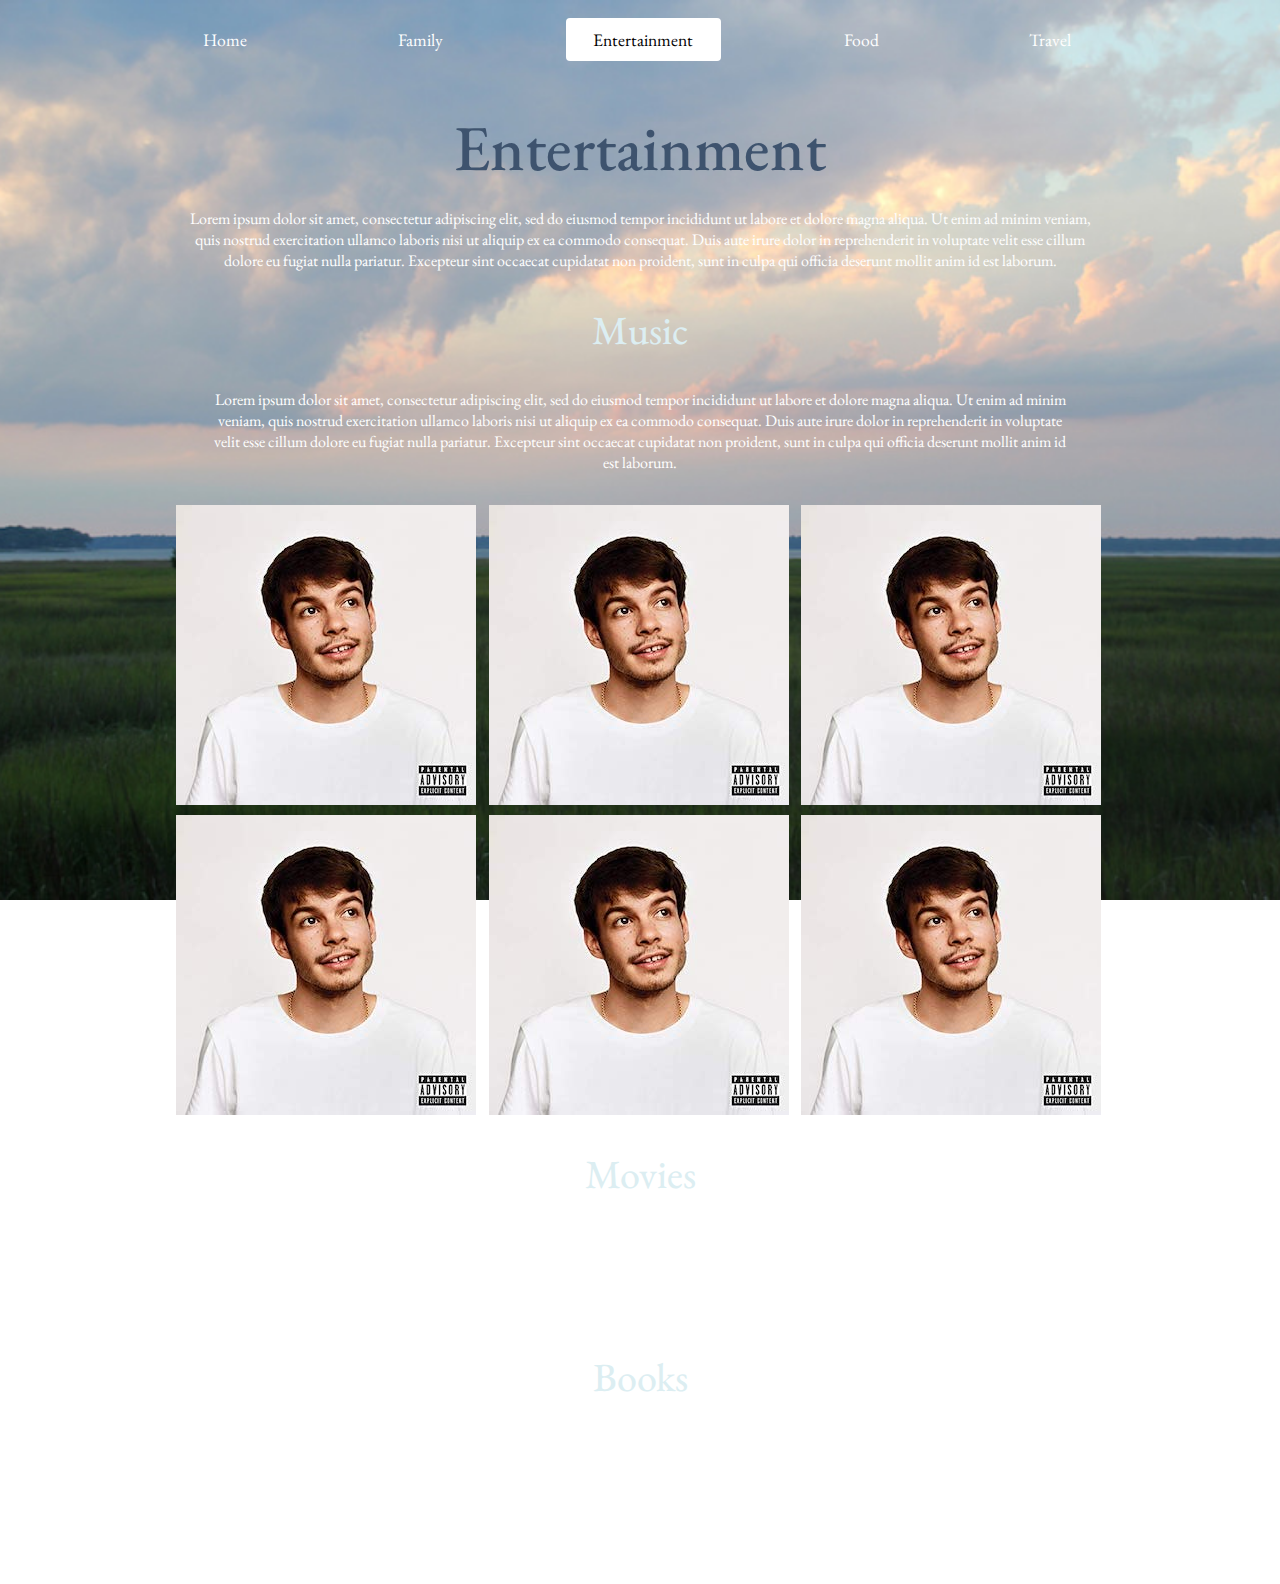
==== entertainment.html @ 17e63991 "made changes based on feedback" ====
<!DOCTYPE html>
<html lang="en">

<head>     
    <meta charset="utf-8">
    <meta name="viewport" content="width=device-width, initial-scale=1.0">
    <title>Entertainment</title>
    <meta name="author" content="Samantha Frantz">
    <meta name="description" content="describe your page here">
    <link rel="stylesheet" href="styles.css">
    <link rel="preconnect" href="https://fonts.googleapis.com">
    <link rel="preconnect" href="https://fonts.gstatic.com" crossorigin>
    <link href="https://fonts.googleapis.com/css2?family=EB+Garamond:ital,wght@0,400;0,500;0,600;0,700;0,800;1,400&display=swap" rel="stylesheet">
</head>

<body id="index">
<main class="home-container">

<div class="center-vertical">
    <nav>
        <ul class="navflex">
           <li><a href="index.html">Home</a></li>
           <li><a href="family.html">Family</a></li>
           <li><a class="active" href="entertainment.html">Entertainment</a></li>
           <li><a href="food.html">Food</a></li>
           <li><a href="travel.html">Travel</a></li>
        </ul>
    </nav>

     <h1>Entertainment</h1>

     <p class="entertainment-intro">Lorem ipsum dolor sit amet, consectetur adipiscing elit, sed do eiusmod tempor incididunt ut labore et dolore magna aliqua. Ut enim ad minim veniam, quis nostrud exercitation ullamco laboris nisi ut aliquip ex ea commodo consequat. Duis aute irure dolor in reprehenderit in voluptate velit esse cillum dolore eu fugiat nulla pariatur. Excepteur sint occaecat cupidatat non proident, sunt in culpa qui officia deserunt mollit anim id est laborum.</p>

    <h2>Music</h2>

    <p class="paragraph-intro">Lorem ipsum dolor sit amet, consectetur adipiscing elit, sed do eiusmod tempor incididunt ut labore et dolore magna aliqua. Ut enim ad minim veniam, quis nostrud exercitation ullamco laboris nisi ut aliquip ex ea commodo consequat. Duis aute irure dolor in reprehenderit in voluptate velit esse cillum dolore eu fugiat nulla pariatur. Excepteur sint occaecat cupidatat non proident, sunt in culpa qui officia deserunt mollit anim id est laborum.</p>

    <div class="albumrow">
        <div class="albumcover">
            <div class="flip-card">
                <div class="flip-card-inner">
                  <div class="flip-card-front">
                    <img src="images/plutoprojector.jpg" alt="Avatar">
                  </div>
                  <div class="flip-card-back">
                    <h1 class="album-title">Pony</h1>
                    <p class="album-description">Orange Rex County</p>
                  </div>
                </div>
              </div>
            </div>
        <div class="albumcover">
            <div class="flip-card">
                <div class="flip-card-inner">
                  <div class="flip-card-front">
                    <img src="images/plutoprojector.jpg" alt="Avatar">
                  </div>
                  <div class="flip-card-back">
                    <h1 class="album-title">Pony</h1>
                    <p class="album-description">Orange Rex County</p>
                  </div>
                </div>
              </div>
            </div>
        <div class="albumcover">
            <div class="flip-card">
                <div class="flip-card-inner">
                  <div class="flip-card-front">
                    <img src="images/plutoprojector.jpg" alt="Avatar">
                  </div>
                  <div class="flip-card-back">
                    <h1 class="album-title">Pony</h1>
                    <p class="album-description">Orange Rex County</p>
                  </div>
                </div>
              </div>
            </div>
      <div class="albumcover">
          <div class="flip-card">
              <div class="flip-card-inner">
                <div class="flip-card-front">
                  <img src="images/plutoprojector.jpg" alt="Avatar">
                </div>
                <div class="flip-card-back">
                  <h1 class="album-title">Pony</h1>
                  <p class="album-description">Orange Rex County</p>
                </div>
              </div>
            </div>
          </div>
      <div class="albumcover">
          <div class="flip-card">
              <div class="flip-card-inner">
                <div class="flip-card-front">
                  <img src="images/plutoprojector.jpg" alt="Avatar">
                </div>
                <div class="flip-card-back">
                  <h1 class="album-title">Pony</h1>
                  <p class="album-description">Orange Rex County</p>
                </div>
              </div>
            </div>
          </div>
      <div class="albumcover">
          <div class="flip-card">
              <div class="flip-card-inner">
                <div class="flip-card-front">
                  <img src="images/plutoprojector.jpg" alt="Avatar">
                </div>
                <div class="flip-card-back">
                  <h1 class="album-title">Pony</h1>
                  <p class="album-description">Orange Rex County</p>
                </div>
              </div>
            </div>
          </div>
  </div>

    <h2>Movies</h2>

    <p class="paragraph-intro">Lorem ipsum dolor sit amet, consectetur adipiscing elit, sed do eiusmod tempor incididunt ut labore et dolore magna aliqua. Ut enim ad minim veniam, quis nostrud exercitation ullamco laboris nisi ut aliquip ex ea commodo consequat. Duis aute irure dolor in reprehenderit in voluptate velit esse cillum dolore eu fugiat nulla pariatur. Excepteur sint occaecat cupidatat non proident, sunt in culpa qui officia deserunt mollit anim id est laborum.</p>

    <h2>Books</h2>

    <p class="paragraph-intro">Lorem ipsum dolor sit amet, consectetur adipiscing elit, sed do eiusmod tempor incididunt ut labore et dolore magna aliqua. Ut enim ad minim veniam, quis nostrud exercitation ullamco laboris nisi ut aliquip ex ea commodo consequat. Duis aute irure dolor in reprehenderit in voluptate velit esse cillum dolore eu fugiat nulla pariatur. Excepteur sint occaecat cupidatat non proident, sunt in culpa qui officia deserunt mollit anim id est laborum.</p>

</div>

</main>

</body>

</html>
---- styles.css ----
/* -- background image styles -- */

#index {
    background-image: url(images/sunsetbg.jpg);
    height: 100%; 
    background-position: center center;
    background-repeat: no-repeat;
    background-size: cover;
    background-attachment: fixed;
}

#index .home-container {
    max-width: 960px;
    height: 100%;
    padding: 0;
    margin: 0em auto;
}

/* -- navigation bar -- */

nav {
    background-color: rgba(0, 0, 0, 0);
    margin: -1em -1em 2em -1em;
    padding: 0.75em 1em;
    font-family: 'EB Garamond', serif;
}

ul.navflex {
    margin: 0;
    padding: 0;
    display: flex;
    flex-direction: row;
    justify-content: space-between;
    align-items: center;
}

ul.navflex li {
    list-style-type: none;
    margin-right: 0.35em;
}

ul.navflex a {
    border: 1px solid rgba(0, 0, 0, 0);
    color: white;
    font-size: 1.1em;
    background-color: rgba(0, 0, 0, 0);
    padding:0.5em 1.5em;
    text-decoration: none;
}

ul.navflex a.active {
    background-color: white;
    color: black;
    padding:0.5em 1.5em;
    border-radius: 4px;
}

ul.navflex a:hover {
    background-color: rgb(218, 211, 211);
    color: black;
    padding:0.5em 1.5em;
    text-decoration: underline;
    border-radius: 4px;
  }

  @media screen and (max-width: 650px) {
    ul.navflex {
        flex-direction: column;
        padding: 0 20px;
        }
    ul.navflex li {
      margin:10px 0;
      }
  }

/* -- center container -- */

.center-vertical {
    background-color: rgba(245, 245, 245, 0);
    margin: 1em auto;
    padding: 1em 1em 1em 1em;
}

h1 {
    text-align: center;
    font-family: 'EB Garamond', serif;
    font-weight: 500;
    font-size: 4em;
    color: #3E536E;
}

h2 {
    text-align: center;
    font-family: 'EB Garamond', serif;
    color: #DCEEF2;
    font-weight: 450;
    font-size: 2.5em;
}

img.home-img {
    margin: 0;
    width: 100%;
    box-shadow: 4px 4px 10px rgb(48, 48, 48);
}

p {
    font-family: 'EB Garamond', serif;
    color: white;
}

.row {
    display: flex;
    flex-direction: row;
    margin: 0 0 1em 0;
}

img.smaller-img {
    margin: 0;
    width: 50%;
    box-shadow: 4px 4px 10px rgb(48, 48, 48);
    flex: 1;
}

p.verticaltext {
    flex: 1;
    margin: 2em auto;
    padding: 0 2em 0 2em;
}

p.paragraph-intro {
    margin: 2em auto;
    padding: 0 2em 0 2em;
    text-align: center;
}

img.family-img {
    margin: 0 auto;
    width: 90%;
    box-shadow: 4px 6px 10px rgb(48, 48, 48);
    display: block;
}

img.tiny-img {
    margin: 0 auto;
    width: 90%;
    box-shadow: 4px 4px 10px rgb(48, 48, 48);
    display: block;
}

.family-photo {
    flex: 1;
}

.family-photo p {
    text-align: center;
}

/* family page accordion */

.accordion {
    background-color: #3E536E;
    color: white;
    font-family: 'EB Garamond', serif;
    font-size: 1em;
    cursor: pointer;
    padding: 18px;
    width: 100%;
    text-align: left;
    border: none;
    outline: none;
    transition: 0.4s;
  }
  
  .active, .accordion:hover {
    background-color: #627ea3;
  }
  
  .panel {
    padding: 0 18px;
    background-color: #98b2d4;
    max-height: 0;
    overflow: hidden;
    transition: max-height 0.2s ease-out;
    color: black;
  }

  .accordion:after {
    content: '\002B';
    font-size: 1em;
    color: white;
    float: right;
    margin-left: 5px;
  }
  
  .accordion.active:after {
    content: "\2212";
  }

  /* entertainment page css */

  p.entertainment-intro {
      text-align: center;
      margin: -1.5em auto 1em auto;
  }

img.tiny-img {
    margin: 0 auto;
    width: 90%;
    box-shadow: 4px 4px 10px rgb(48, 48, 48);
    display: block;
}

.albumcover {
    flex: 1;
}

.albumcover p {
    text-align: center;
}

/* The flip card container - set the width and height to whatever you want. We have added the border property to demonstrate that the flip itself goes out of the box on hover (remove perspective if you don't want the 3D effect */
.flip-card {
  background-color: transparent;
  width: 300px;
  height: 300px;
}

/* This container is needed to position the front and back side */
.flip-card-inner {
  position: relative;
  width: 100%;
  height: 100%;
  text-align: center;
  transition: transform 0.8s;
  transform-style: preserve-3d;
}

/* Do an horizontal flip when you move the mouse over the flip box container */
.flip-card:hover .flip-card-inner {
  transform: rotateY(180deg);
}

/* Position the front and back side */
.flip-card-front, .flip-card-back {
  position: absolute;
  width: 100%;
  height: 100%;
  -webkit-backface-visibility: hidden; /* Safari */
  backface-visibility: hidden;
}

/* Style the front side (fallback if image is missing) */
.flip-card-front {
  background-color: #bbb;
  color: black;
  width: 100%;
  height: 100%;
}

/* Style the back side */
.flip-card-back {
  background-color: white;
  color: black;
  transform: rotateY(180deg);
}

h1.album-title {
    color: black;
    font-size: 2em;
    margin: 3em auto;
}

p.album-description {
    color: black;
    font-size: 1em;
    margin: 1em auto;
}

.albumrow {
    display: flex;
    flex-direction: row;
    margin: 0 0 1em 0;
    flex-wrap: wrap;
    gap: 10px;
}
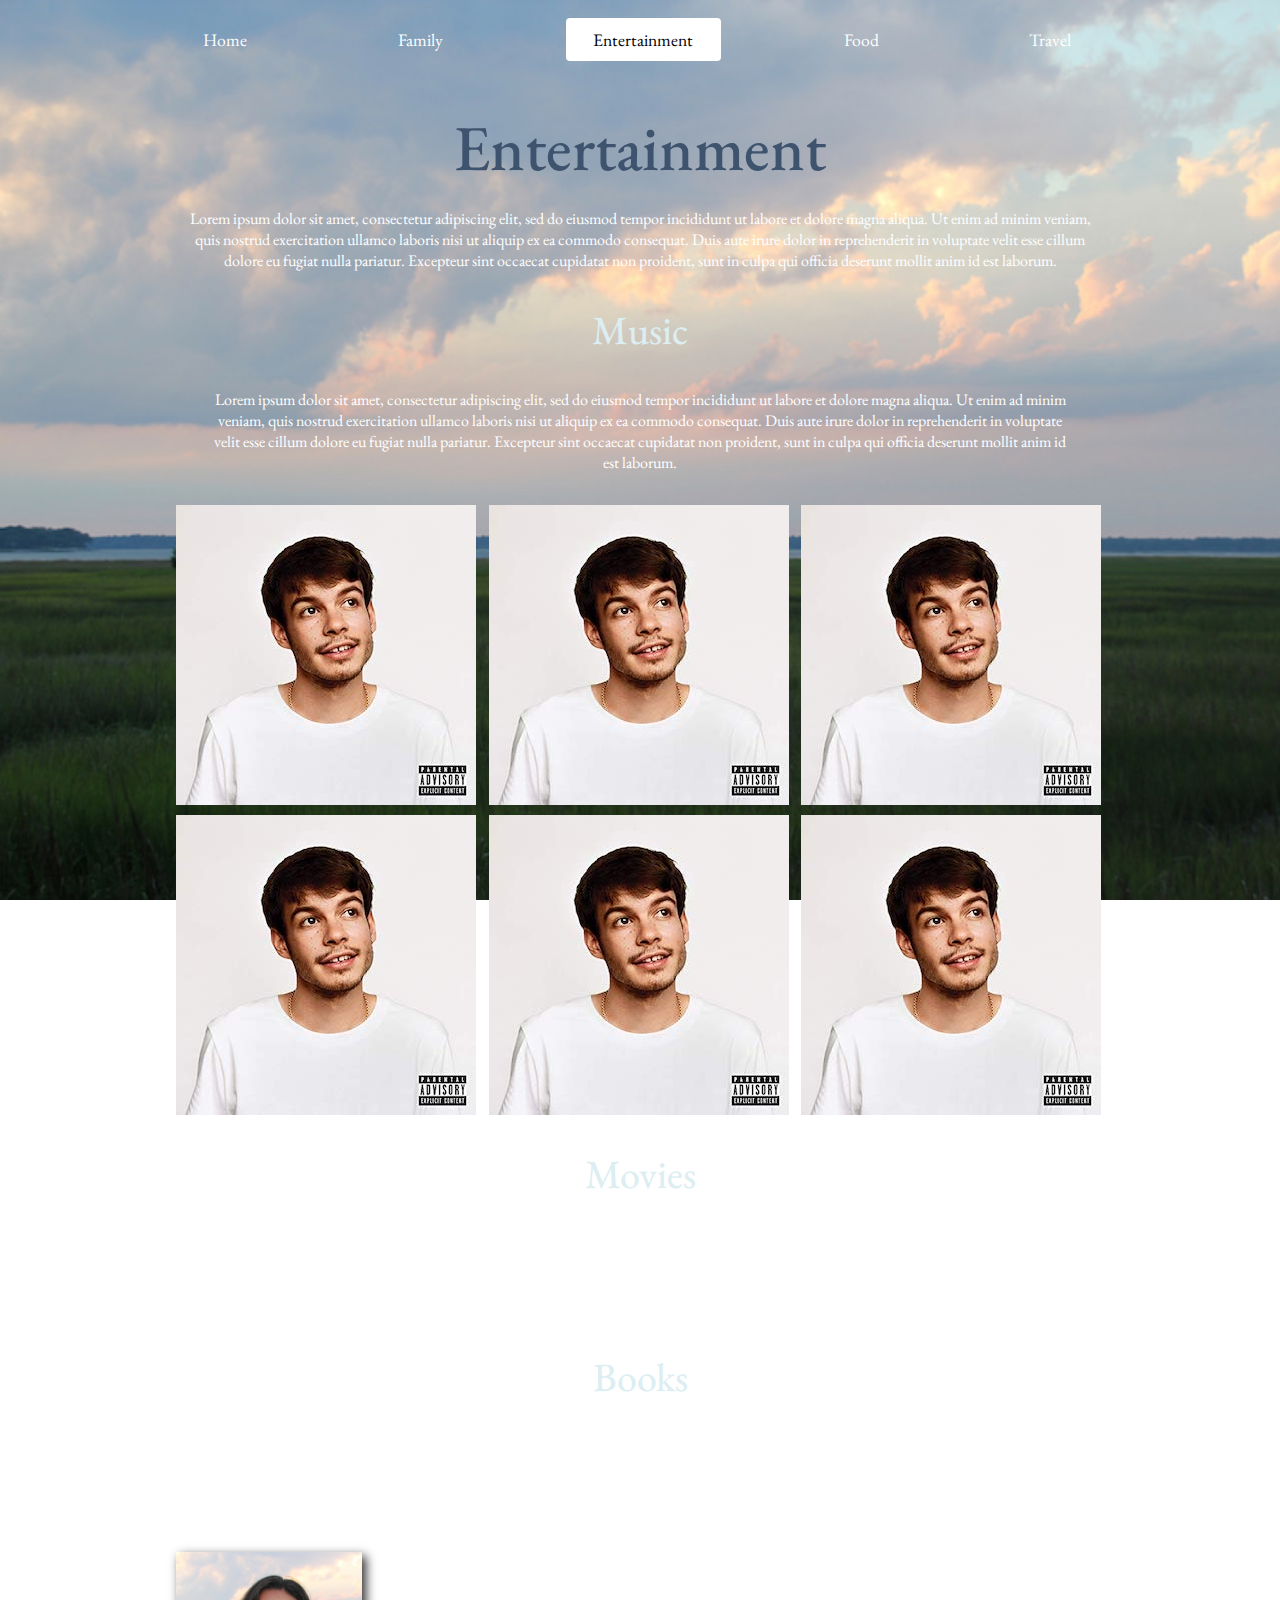
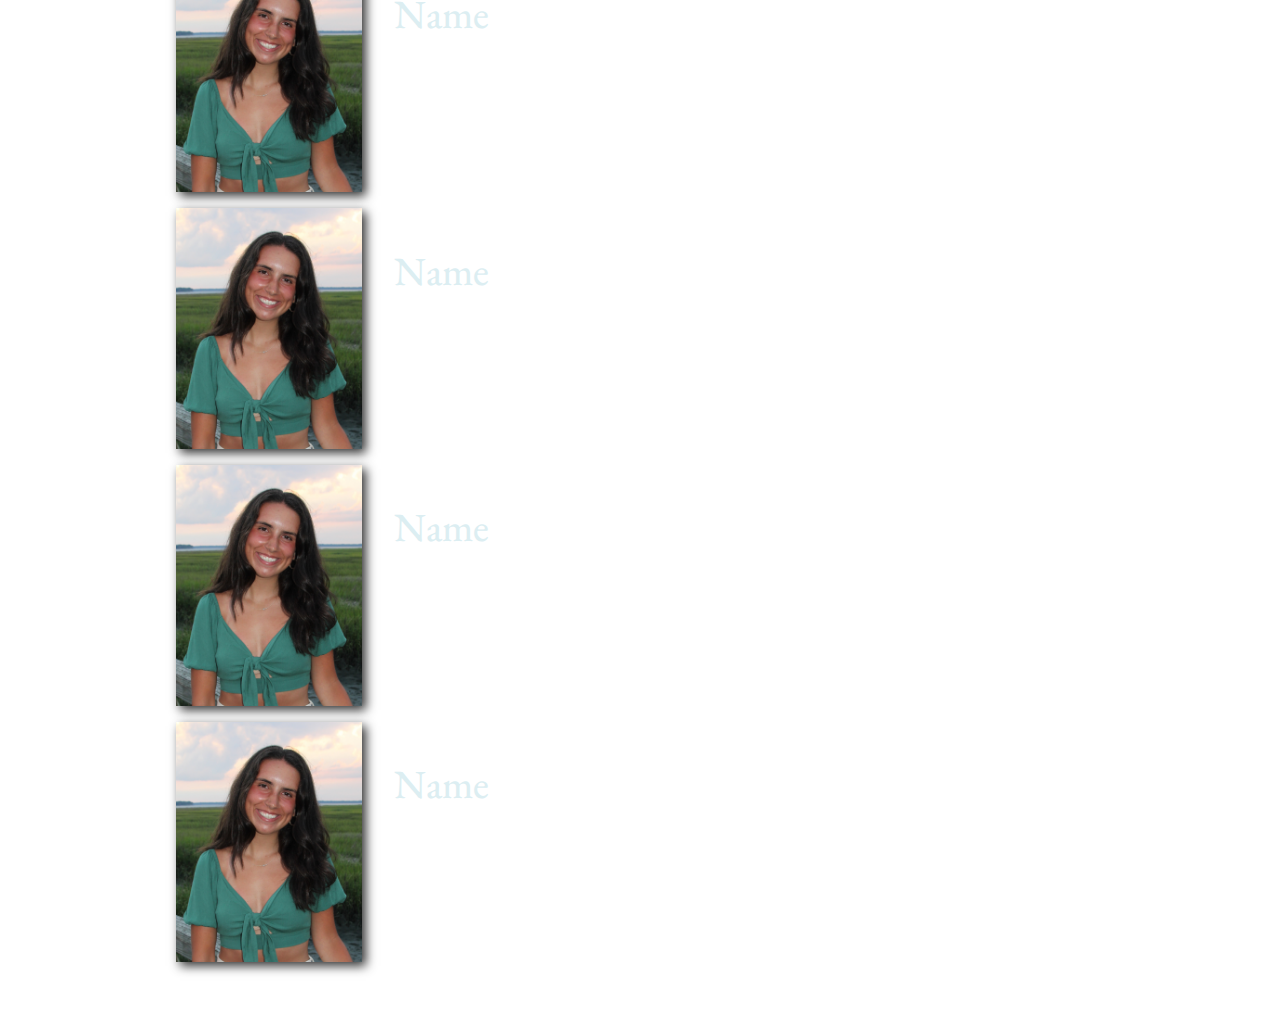
==== commit 1c13262a: "created flexbox on food and entertainment page" ====
--- a/entertainment.html
+++ b/entertainment.html
@@ -122,8 +122,40 @@
 
     <h2>Books</h2>
 
-    <p class="paragraph-intro">Lorem ipsum dolor sit amet, consectetur adipiscing elit, sed do eiusmod tempor incididunt ut labore et dolore magna aliqua. Ut enim ad minim veniam, quis nostrud exercitation ullamco laboris nisi ut aliquip ex ea commodo consequat. Duis aute irure dolor in reprehenderit in voluptate velit esse cillum dolore eu fugiat nulla pariatur. Excepteur sint occaecat cupidatat non proident, sunt in culpa qui officia deserunt mollit anim id est laborum.</p>
+        <p class="paragraph-intro">Lorem ipsum dolor sit amet, consectetur adipiscing elit, sed do eiusmod tempor incididunt ut labore et dolore magna aliqua. Ut enim ad minim veniam, quis nostrud exercitation ullamco laboris nisi ut aliquip ex ea commodo consequat. Duis aute irure dolor in reprehenderit in voluptate velit esse cillum dolore eu fugiat nulla pariatur. Excepteur sint occaecat cupidatat non proident, sunt in culpa qui officia deserunt mollit anim id est laborum.</p>
 
+        <div class="row">
+          <img class="placeholder" src="images/placeholder.jpg">
+          <div class="column">
+            <h2 class="restaurant-name">Name</h2>
+            <p class="about">Lorem ipsum dolor sit amet, consectetur adipiscing elit, sed do eiusmod tempor incididunt ut labore et dolore magna aliqua. Ut enim ad minim veniam, quis nostrud exercitation ullamco laboris nisi ut aliquip ex ea commodo consequat. Duis aute irure dolor in reprehenderit in voluptate velit esse cillum dolore eu fugiat nulla pariatur. Excepteur sint occaecat cupidatat non proident, sunt in culpa qui officia deserunt mollit anim id est laborum.</p>
+          </div>
+        </div>
+
+        <div class="row">
+        <img class="placeholder" src="images/placeholder.jpg">
+        <div class="column">
+            <h2 class="restaurant-name">Name</h2>
+            <p class="about">Lorem ipsum dolor sit amet, consectetur adipiscing elit, sed do eiusmod tempor incididunt ut labore et dolore magna aliqua. Ut enim ad minim veniam, quis nostrud exercitation ullamco laboris nisi ut aliquip ex ea commodo consequat. Duis aute irure dolor in reprehenderit in voluptate velit esse cillum dolore eu fugiat nulla pariatur. Excepteur sint occaecat cupidatat non proident, sunt in culpa qui officia deserunt mollit anim id est laborum.</p>
+        </div>
+        </div>
+
+        <div class="row">
+        <img class="placeholder" src="images/placeholder.jpg">
+        <div class="column">
+            <h2 class="restaurant-name">Name</h2>
+            <p class="about">Lorem ipsum dolor sit amet, consectetur adipiscing elit, sed do eiusmod tempor incididunt ut labore et dolore magna aliqua. Ut enim ad minim veniam, quis nostrud exercitation ullamco laboris nisi ut aliquip ex ea commodo consequat. Duis aute irure dolor in reprehenderit in voluptate velit esse cillum dolore eu fugiat nulla pariatur. Excepteur sint occaecat cupidatat non proident, sunt in culpa qui officia deserunt mollit anim id est laborum.</p>
+        </div>
+        </div>
+
+        <div class="row">
+        <img class="placeholder" src="images/placeholder.jpg">
+        <div class="column">
+            <h2 class="restaurant-name">Name</h2>
+            <p class="about">Lorem ipsum dolor sit amet, consectetur adipiscing elit, sed do eiusmod tempor incididunt ut labore et dolore magna aliqua. Ut enim ad minim veniam, quis nostrud exercitation ullamco laboris nisi ut aliquip ex ea commodo consequat. Duis aute irure dolor in reprehenderit in voluptate velit esse cillum dolore eu fugiat nulla pariatur. Excepteur sint occaecat cupidatat non proident, sunt in culpa qui officia deserunt mollit anim id est laborum.</p>
+        </div>
+        </div>
+ 
 </div>
 
 </main>
--- a/styles.css
+++ b/styles.css
@@ -282,4 +282,34 @@
     margin: 0 0 1em 0;
     flex-wrap: wrap;
     gap: 10px;
+}
+
+/* food page css */
+p.food-intro {
+    text-align: center;
+    margin: -1.5em auto 3em auto;
+}
+
+img.placeholder {
+    width: 20%;
+    box-shadow: 4px 4px 10px rgb(48, 48, 48);
+    display: block;
+}
+
+.column {
+    display: flex;
+    flex-direction: column;
+    margin: auto auto auto 2em;
+    justify-content: flex-start;
+}
+
+h2.restaurant-name {
+    flex: 1;
+    margin: 0 0;
+    padding: 0 0;
+    text-align: start;
+}
+
+p.about {
+    flex: 1;
 }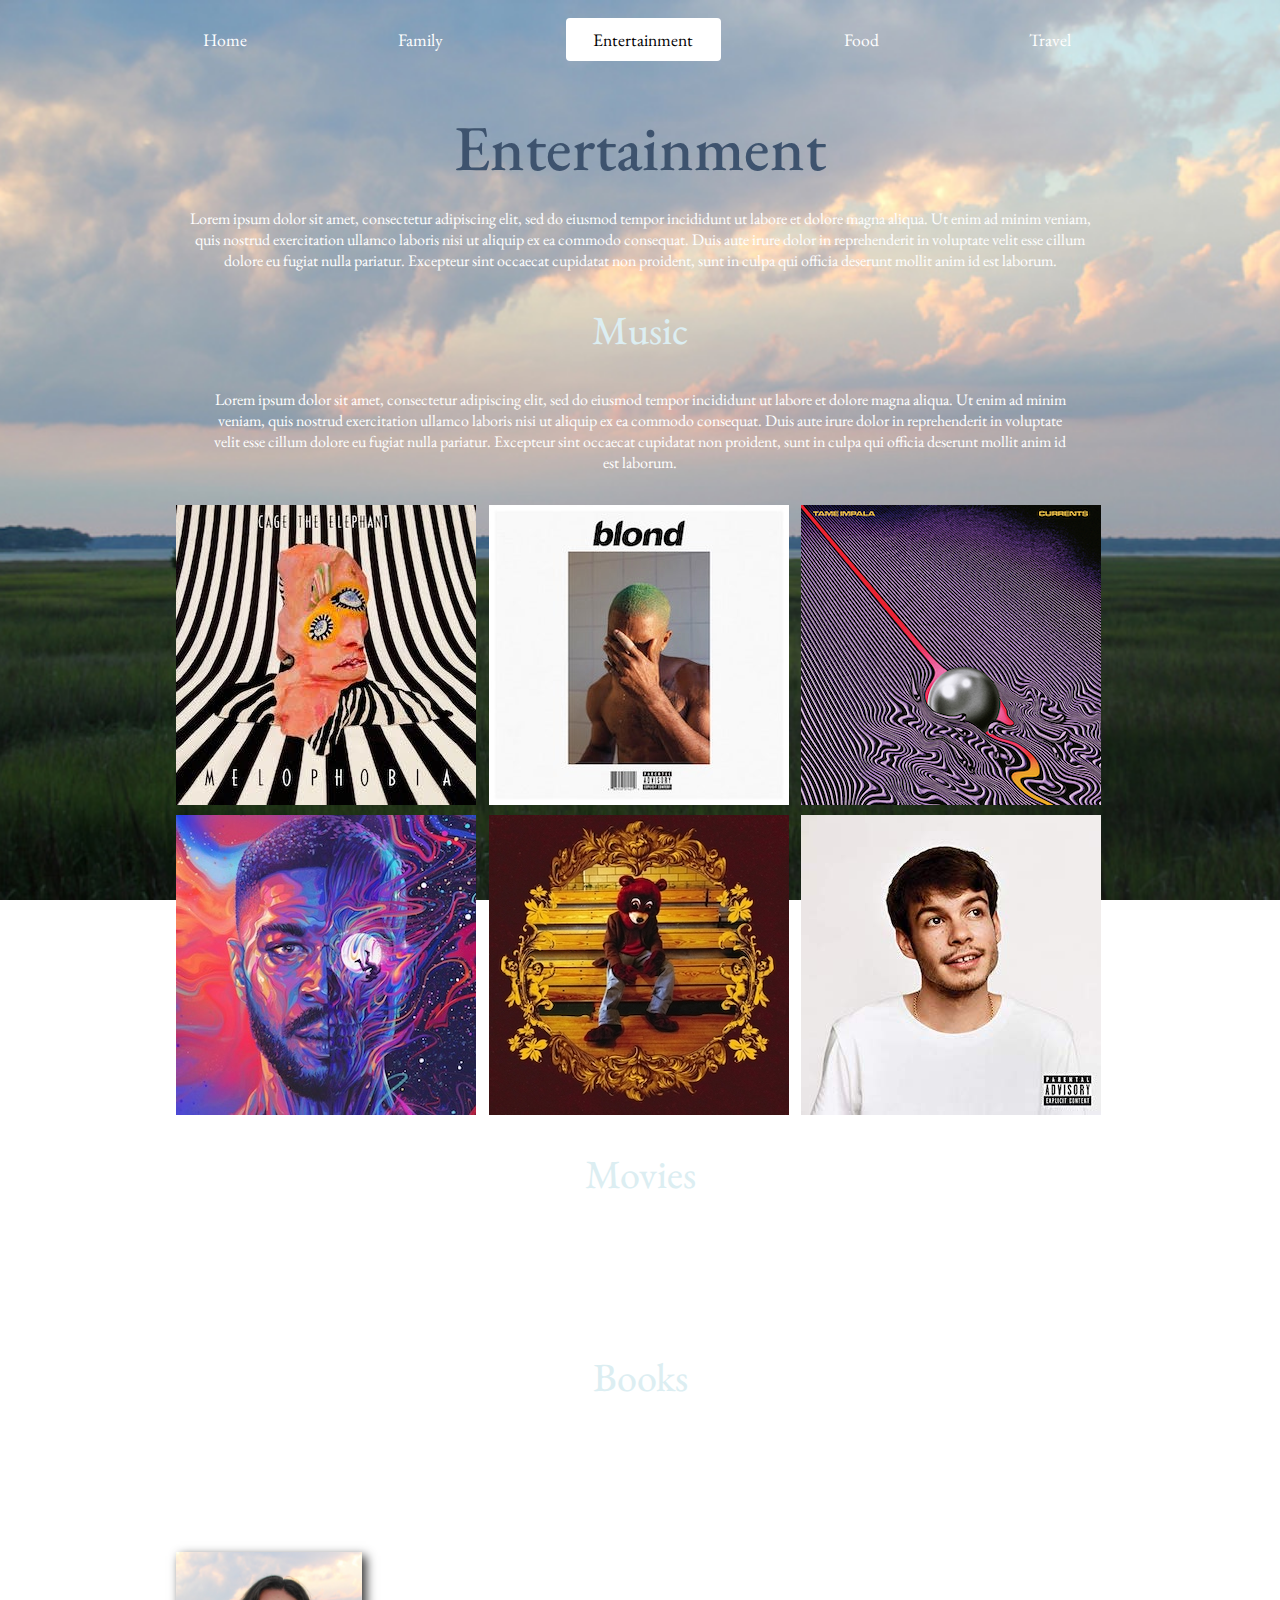
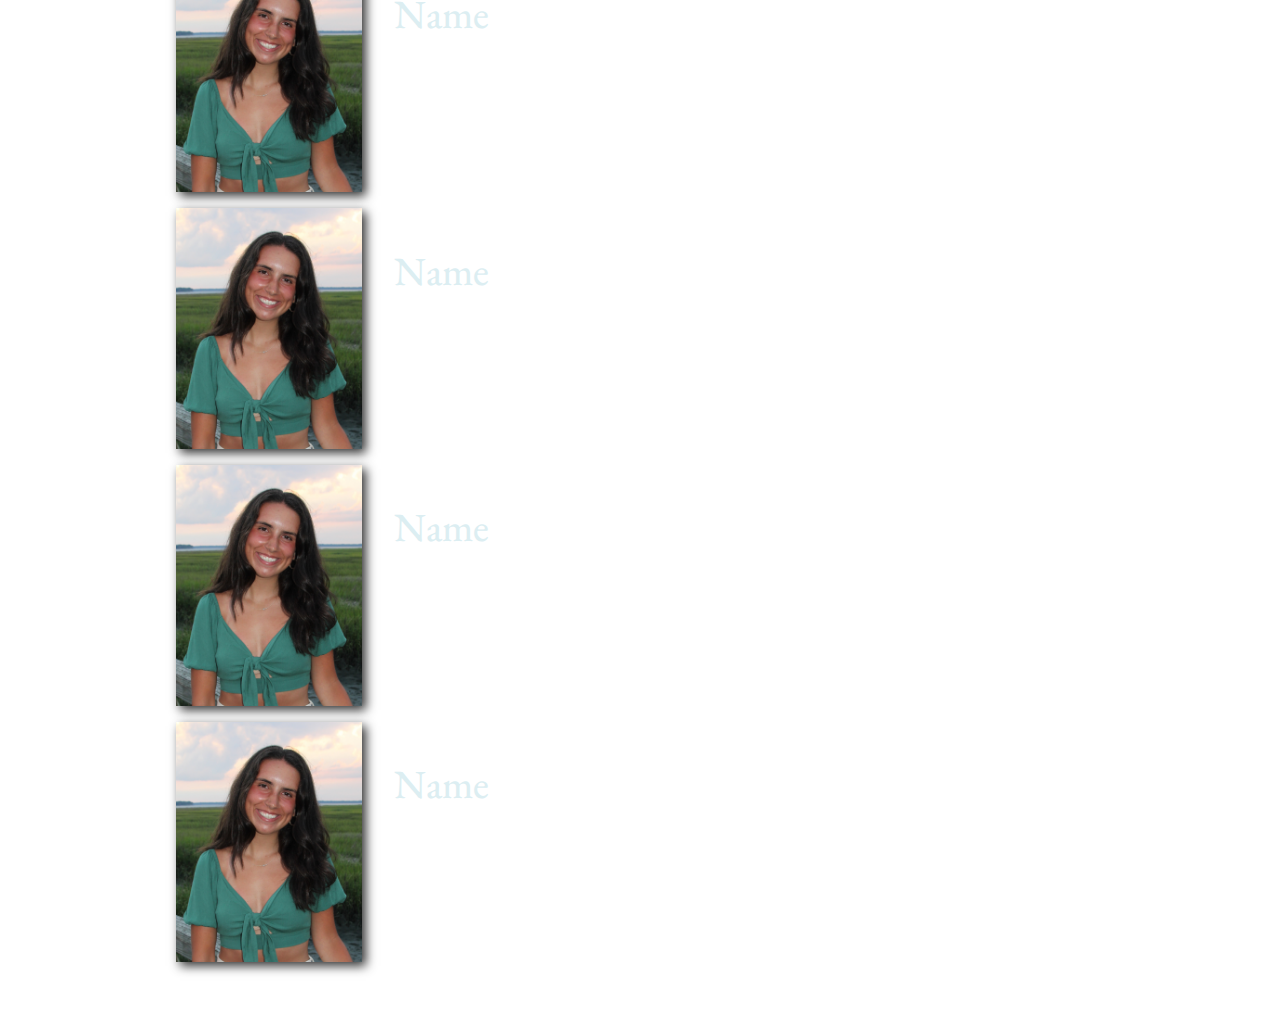
==== commit d7eb2774: "updated album names" ====
--- a/entertainment.html
+++ b/entertainment.html
@@ -40,11 +40,11 @@
             <div class="flip-card">
                 <div class="flip-card-inner">
                   <div class="flip-card-front">
-                    <img src="images/plutoprojector.jpg" alt="Avatar">
+                    <img src="images/cagetheelephantmelophobia.jpg" alt="Avatar">
                   </div>
                   <div class="flip-card-back">
-                    <h1 class="album-title">Pony</h1>
-                    <p class="album-description">Orange Rex County</p>
+                    <h1 class="album-title">Melophobia</h1>
+                    <p class="album-description">Cage the Elephant</p>
                   </div>
                 </div>
               </div>
@@ -53,11 +53,11 @@
             <div class="flip-card">
                 <div class="flip-card-inner">
                   <div class="flip-card-front">
-                    <img src="images/plutoprojector.jpg" alt="Avatar">
+                    <img src="images/frankoceanblonde.jpg" alt="Avatar">
                   </div>
                   <div class="flip-card-back">
-                    <h1 class="album-title">Pony</h1>
-                    <p class="album-description">Orange Rex County</p>
+                    <h1 class="album-title">Blonde</h1>
+                    <p class="album-description">Frank Ocean</p>
                   </div>
                 </div>
               </div>
@@ -66,11 +66,11 @@
             <div class="flip-card">
                 <div class="flip-card-inner">
                   <div class="flip-card-front">
-                    <img src="images/plutoprojector.jpg" alt="Avatar">
+                    <img src="images/tameimpalacurrents.jpg" alt="Avatar">
                   </div>
                   <div class="flip-card-back">
-                    <h1 class="album-title">Pony</h1>
-                    <p class="album-description">Orange Rex County</p>
+                    <h1 class="album-title">Currents</h1>
+                    <p class="album-description">Tame Impala</p>
                   </div>
                 </div>
               </div>
@@ -79,11 +79,11 @@
           <div class="flip-card">
               <div class="flip-card-inner">
                 <div class="flip-card-front">
-                  <img src="images/plutoprojector.jpg" alt="Avatar">
+                  <img src="images/kidcudimanonthemoon.jpg" alt="Avatar">
                 </div>
                 <div class="flip-card-back">
-                  <h1 class="album-title">Pony</h1>
-                  <p class="album-description">Orange Rex County</p>
+                  <h1 class="album-title-long">Man on the Moon III: The Chosen</h1>
+                  <p class="album-description">Kid Cudi</p>
                 </div>
               </div>
             </div>
@@ -92,11 +92,11 @@
           <div class="flip-card">
               <div class="flip-card-inner">
                 <div class="flip-card-front">
-                  <img src="images/plutoprojector.jpg" alt="Avatar">
+                  <img src="images/kanyewestthecollegedropout.jpg" alt="Avatar">
                 </div>
                 <div class="flip-card-back">
-                  <h1 class="album-title">Pony</h1>
-                  <p class="album-description">Orange Rex County</p>
+                  <h1 class="album-title-long">The College Dropout</h1>
+                  <p class="album-description">Kanye West</p>
                 </div>
               </div>
             </div>
--- a/styles.css
+++ b/styles.css
@@ -270,6 +270,12 @@
     margin: 3em auto;
 }
 
+h1.album-title-long {
+    color: black;
+    font-size: 2em;
+    margin: 3em .5em auto .5em;
+}
+
 p.album-description {
     color: black;
     font-size: 1em;
@@ -312,4 +318,103 @@
 
 p.about {
     flex: 1;
-}+}
+
+/* travel page css */
+.slideshow-container {
+    max-width: 900px;
+    position: relative;
+    margin: 2em auto 0 auto;
+  }
+
+/* slideshow css */
+.mySlides {
+    display: none;
+  }
+  
+  /* Next & previous buttons */
+  .prev, .next {
+    cursor: pointer;
+    position: absolute;
+    top: 50%;
+    width: auto;
+    margin-top: -22px;
+    padding: 16px;
+    color: white;
+    font-weight: bold;
+    font-size: 18px;
+    transition: 0.6s ease;
+    border-radius: 0 3px 3px 0;
+    user-select: none;
+  }
+  
+  /* Position the "next button" to the right */
+  .next {
+    right: 0;
+    border-radius: 3px 0 0 3px;
+  }
+  
+  /* Position the "prev button" to the left */
+  .prev {
+    left: 0;
+    border-radius: 3px 0 0 3px;
+  }
+  
+  /* On hover, add a black background color with a little bit see-through */
+  .prev:hover, .next:hover {
+    background-color: rgba(0, 0, 0, 0.548);
+  }
+  
+  /* Caption text */
+  .text {
+    color: #f2f2f2;
+    font-size: 15px;
+    padding: 8px 12px;
+    position: absolute;
+    bottom: 18px;
+    width: 100%;
+    text-align: center;
+  }
+  
+  /* Number text (1/3 etc) */
+  .numbertext {
+    color: #f2f2f2;
+    font-size: 12px;
+    padding: 8px 12px;
+    position: absolute;
+    top: 0;
+  }
+  
+  /* The dots/bullets/indicators */
+  .dot {
+    cursor: pointer;
+    height: 15px;
+    width: 15px;
+    margin: 0 0 1em 0;
+    background-color: #bbb;
+    border-radius: 50%;
+    display: inline-block;
+    transition: background-color 0.6s ease;
+  }
+  
+  .active, .dot:hover {
+    background-color: #717171;
+  }
+  
+  /* Fading animation */
+  .fade {
+    -webkit-animation-name: fade;
+    -webkit-animation-duration: 1.5s;
+    animation-name: fade;
+    animation-duration: 1.5s;
+  }
+  
+  @-webkit-keyframes fade {
+    from {opacity: 1}
+    to {opacity: 1}
+  }
+  
+  @keyframes fade {
+    from {opacity: 1}
+    to {opacity: 1}
+  }
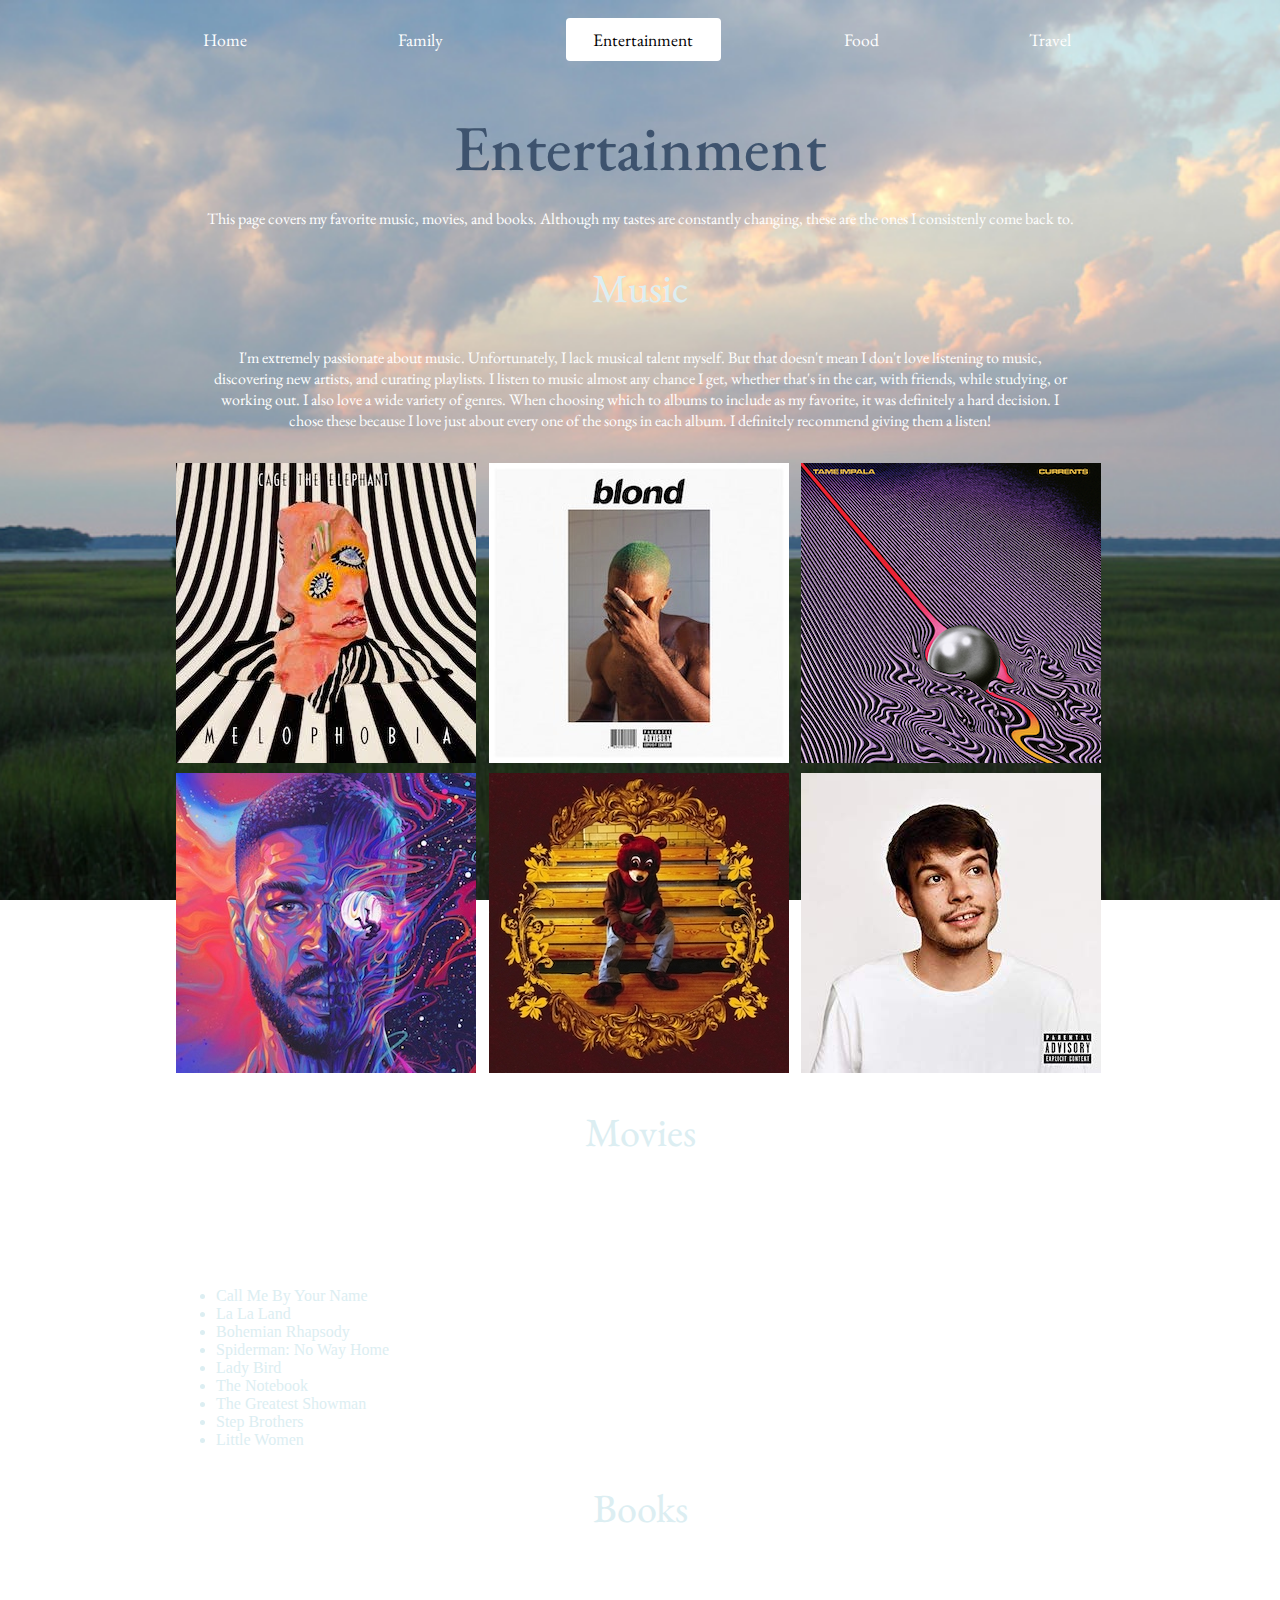
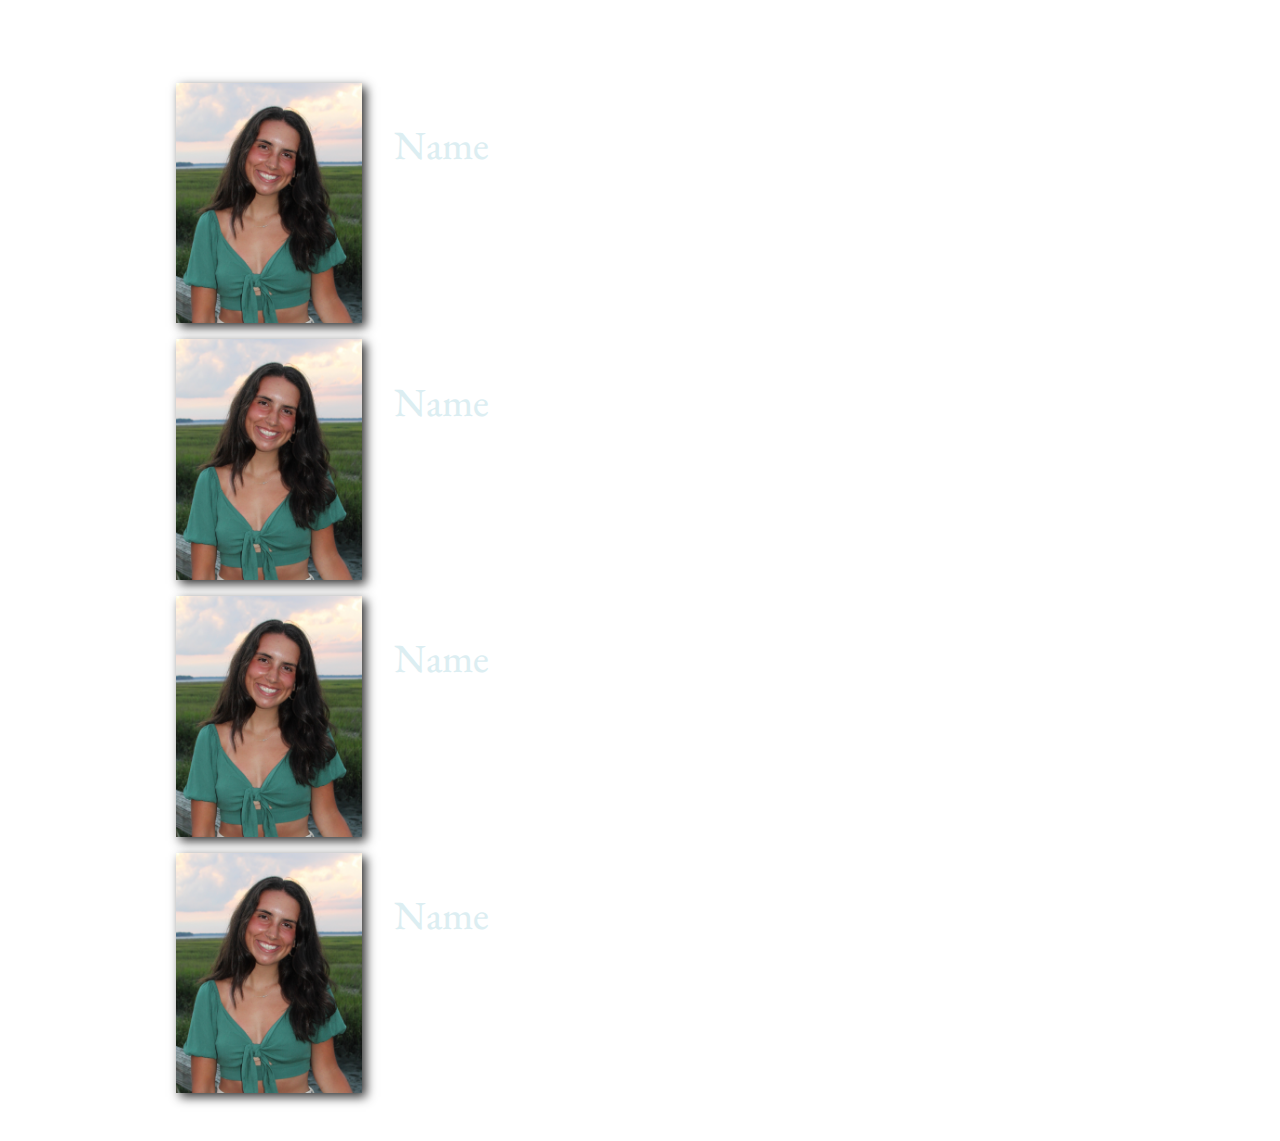
==== commit 25ebb740: "edited music and movies" ====
--- a/entertainment.html
+++ b/entertainment.html
@@ -4,9 +4,9 @@
 <head>     
     <meta charset="utf-8">
     <meta name="viewport" content="width=device-width, initial-scale=1.0">
-    <title>Entertainment</title>
+    <title>Entertainment - Introducing Sam</title>
     <meta name="author" content="Samantha Frantz">
-    <meta name="description" content="describe your page here">
+    <meta name="description" content="Samantha's sources of entertainment, covering her favorite music, movies, and books.">
     <link rel="stylesheet" href="styles.css">
     <link rel="preconnect" href="https://fonts.googleapis.com">
     <link rel="preconnect" href="https://fonts.gstatic.com" crossorigin>
@@ -29,11 +29,11 @@
 
      <h1>Entertainment</h1>
 
-     <p class="entertainment-intro">Lorem ipsum dolor sit amet, consectetur adipiscing elit, sed do eiusmod tempor incididunt ut labore et dolore magna aliqua. Ut enim ad minim veniam, quis nostrud exercitation ullamco laboris nisi ut aliquip ex ea commodo consequat. Duis aute irure dolor in reprehenderit in voluptate velit esse cillum dolore eu fugiat nulla pariatur. Excepteur sint occaecat cupidatat non proident, sunt in culpa qui officia deserunt mollit anim id est laborum.</p>
+     <p class="entertainment-intro">This page covers my favorite music, movies, and books. Although my tastes are constantly changing, these are the ones I consistenly come back to.</p>
 
     <h2>Music</h2>
 
-    <p class="paragraph-intro">Lorem ipsum dolor sit amet, consectetur adipiscing elit, sed do eiusmod tempor incididunt ut labore et dolore magna aliqua. Ut enim ad minim veniam, quis nostrud exercitation ullamco laboris nisi ut aliquip ex ea commodo consequat. Duis aute irure dolor in reprehenderit in voluptate velit esse cillum dolore eu fugiat nulla pariatur. Excepteur sint occaecat cupidatat non proident, sunt in culpa qui officia deserunt mollit anim id est laborum.</p>
+    <p class="paragraph-intro">I'm extremely passionate about music. Unfortunately, I lack musical talent myself. But that doesn't mean I don't love listening to music, discovering new artists, and curating playlists. I listen to music almost any chance I get, whether that's in the car, with friends, while studying, or working out. I also love a wide variety of genres. When choosing which to albums to include as my favorite, it was definitely a hard decision. I chose these because I love just about every one of the songs in each album. I definitely recommend giving them a listen!</p>
 
     <div class="albumrow">
         <div class="albumcover">
@@ -118,8 +118,20 @@
 
     <h2>Movies</h2>
 
-    <p class="paragraph-intro">Lorem ipsum dolor sit amet, consectetur adipiscing elit, sed do eiusmod tempor incididunt ut labore et dolore magna aliqua. Ut enim ad minim veniam, quis nostrud exercitation ullamco laboris nisi ut aliquip ex ea commodo consequat. Duis aute irure dolor in reprehenderit in voluptate velit esse cillum dolore eu fugiat nulla pariatur. Excepteur sint occaecat cupidatat non proident, sunt in culpa qui officia deserunt mollit anim id est laborum.</p>
+    <p class="paragraph-intro">I wish I could say I'm an avid movie watcher, but unfortunately I don't always get around to watching them. But when I do, I most definitely enjoy it. I especially love movie theaters. I love the comfortable recliner chairs and delicious, salty popcorn. But when I can't go to in theater, my house will suffice. Here's a list of my favorite movies.</p>
 
+    <ul class="movielist">
+      <li>Call Me By Your Name</li>
+      <li>La La Land</li>
+      <li>Bohemian Rhapsody</li>
+      <li>Spiderman: No Way Home</li>
+      <li>Lady Bird</li>
+      <li>The Notebook</li>
+      <li>The Greatest Showman</li>
+      <li>Step Brothers</li>
+      <li>Little Women</li>
+    </ul>
+    
     <h2>Books</h2>
 
         <p class="paragraph-intro">Lorem ipsum dolor sit amet, consectetur adipiscing elit, sed do eiusmod tempor incididunt ut labore et dolore magna aliqua. Ut enim ad minim veniam, quis nostrud exercitation ullamco laboris nisi ut aliquip ex ea commodo consequat. Duis aute irure dolor in reprehenderit in voluptate velit esse cillum dolore eu fugiat nulla pariatur. Excepteur sint occaecat cupidatat non proident, sunt in culpa qui officia deserunt mollit anim id est laborum.</p>
--- a/styles.css
+++ b/styles.css
@@ -177,11 +177,10 @@
   
   .panel {
     padding: 0 18px;
-    background-color: #98b2d4;
+    background-color: #627ea38c;
     max-height: 0;
     overflow: hidden;
     transition: max-height 0.2s ease-out;
-    color: black;
   }
 
   .accordion:after {
@@ -194,6 +193,10 @@
   
   .accordion.active:after {
     content: "\2212";
+  }
+
+  .accordion.active {
+    background-color: #627ea3;
   }
 
   /* entertainment page css */
@@ -298,6 +301,7 @@
 
 img.placeholder {
     width: 20%;
+    height: auto;
     box-shadow: 4px 4px 10px rgb(48, 48, 48);
     display: block;
 }
@@ -322,7 +326,7 @@
 
 /* travel page css */
 .slideshow-container {
-    max-width: 900px;
+    max-width: 700px;
     position: relative;
     margin: 2em auto 0 auto;
   }
@@ -369,7 +373,7 @@
   .text {
     color: #f2f2f2;
     font-size: 15px;
-    padding: 8px 12px;
+    padding: 0;
     position: absolute;
     bottom: 18px;
     width: 100%;
@@ -418,3 +422,41 @@
     from {opacity: 1}
     to {opacity: 1}
   }
+
+  h2.travel {
+    margin: -.25em auto 1em auto;
+  }
+
+  .place {
+    flex: 1;
+  }
+
+  .place p {
+    text-align: center;
+  }
+
+  iframe.map {
+    flex: 1;
+    margin: 0 auto;
+    width: 300px;
+    height: 300px;
+    box-shadow: 4px 4px 10px rgb(48, 48, 48);
+    display: block;
+  }
+
+  .place-row {
+    display: flex;
+    flex-direction: row;
+    margin: 0 0 1em 0;
+    flex-wrap: wrap;
+    gap: 10px;
+}
+
+p.places-intro {
+  text-align: center;
+  margin: -1.5em auto 2.5em auto;
+}
+
+ul.movielist {
+  color: #DCEEF2;
+}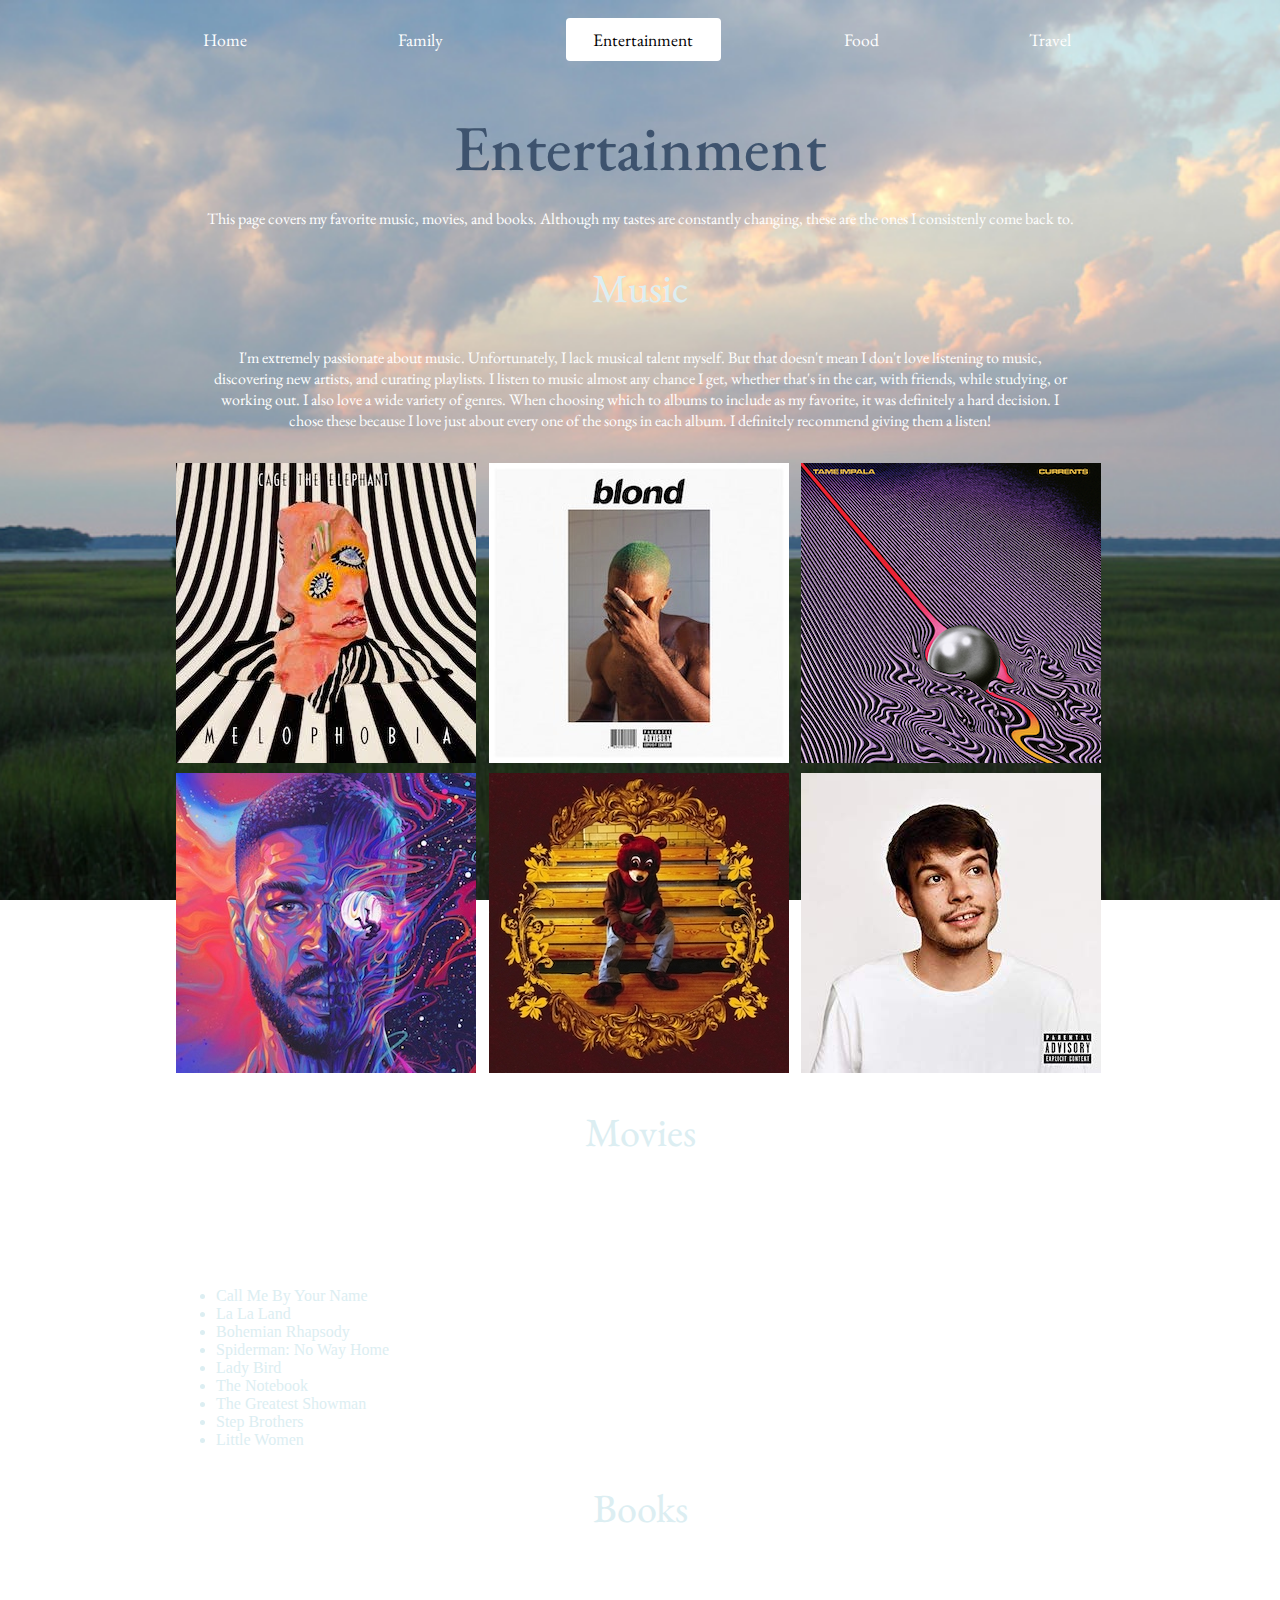
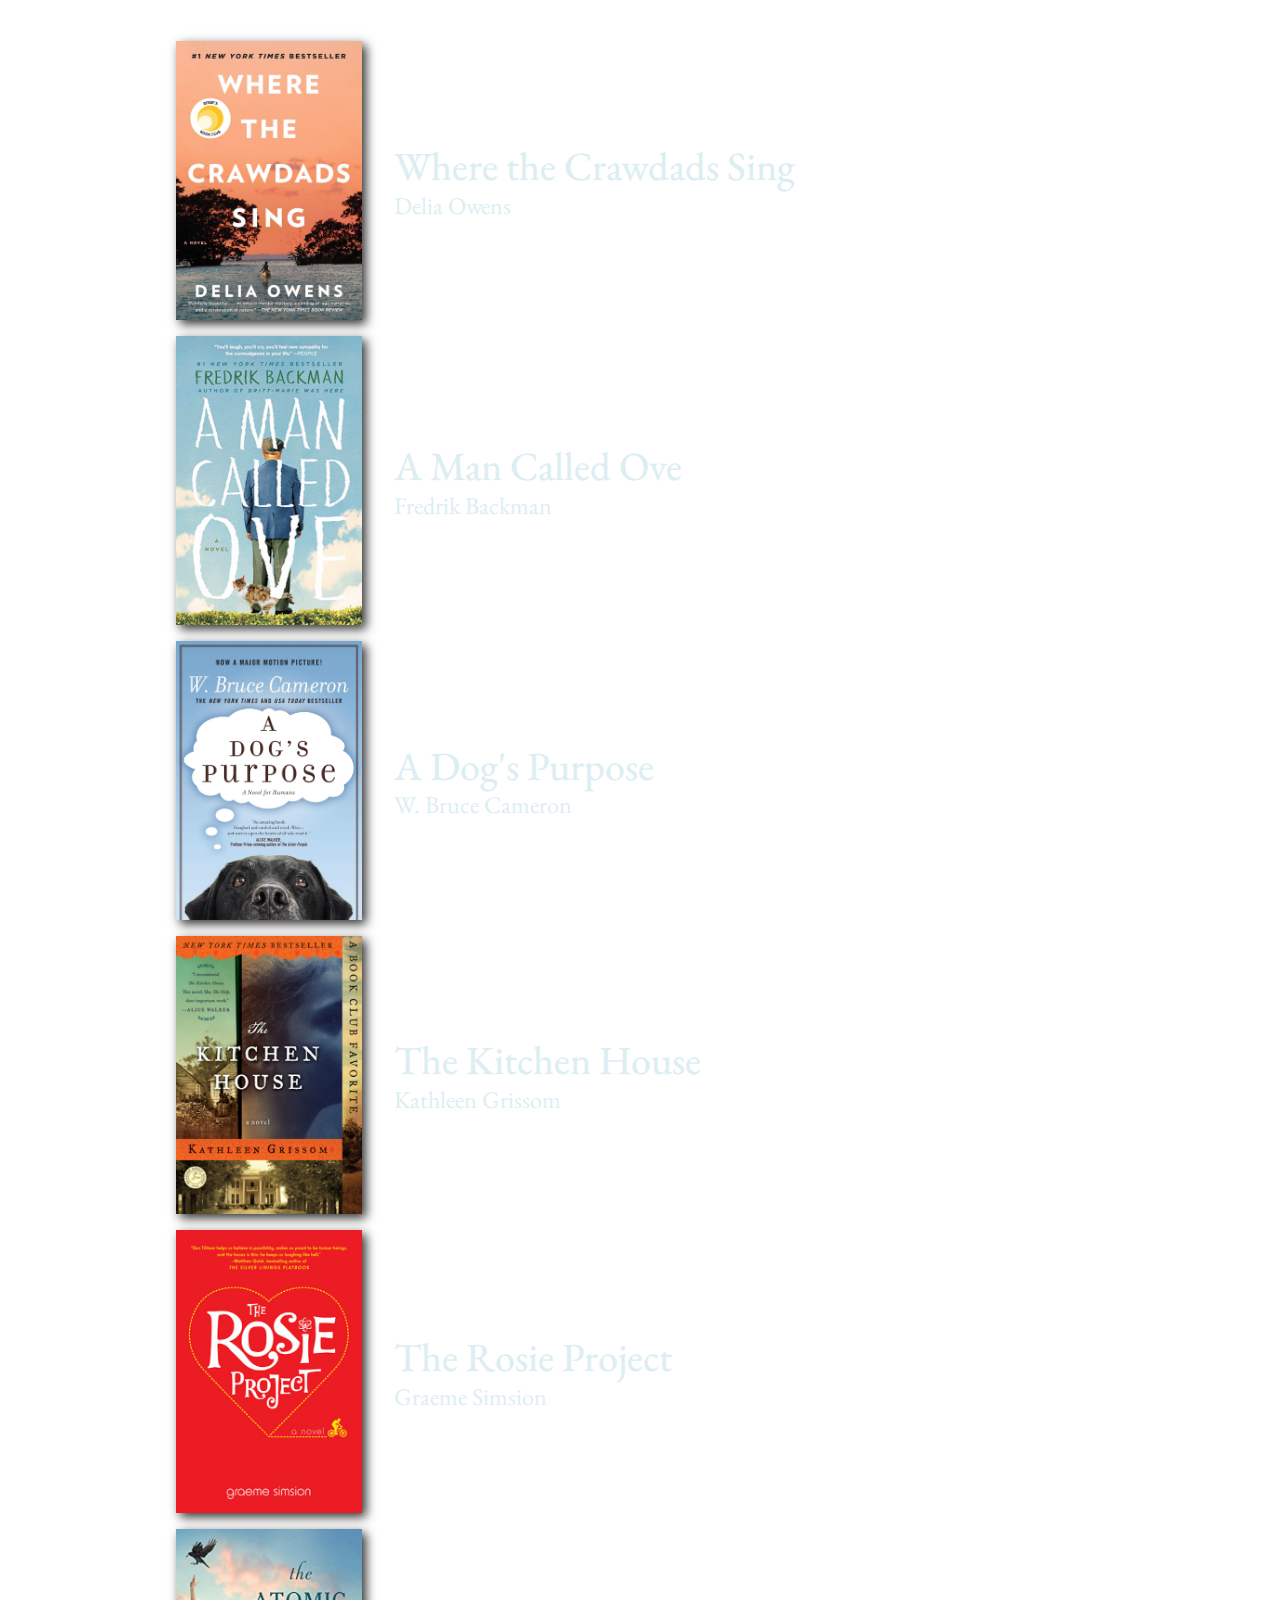
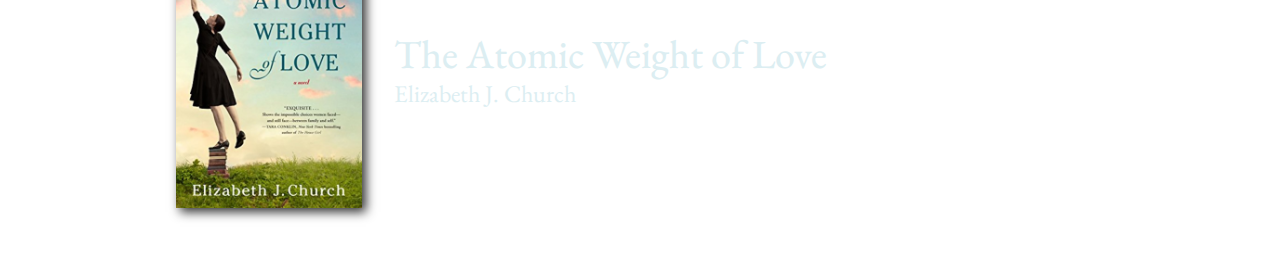
==== commit 3a2963ab: "finished entertainment page" ====
--- a/entertainment.html
+++ b/entertainment.html
@@ -118,7 +118,7 @@
 
     <h2>Movies</h2>
 
-    <p class="paragraph-intro">I wish I could say I'm an avid movie watcher, but unfortunately I don't always get around to watching them. But when I do, I most definitely enjoy it. I especially love movie theaters. I love the comfortable recliner chairs and delicious, salty popcorn. But when I can't go to in theater, my house will suffice. Here's a list of my favorite movies.</p>
+    <p class="paragraph-intro">I wish I could say I'm an avid movie watcher, but unfortunately I don't always get around to watching them. But when I do, I most definitely enjoy it. I especially love movie theaters. I love the comfortable recliner chairs and delicious, buttery popcorn. But when I can't go to in theater, my house will suffice. Here's a list of my favorite movies.</p>
 
     <ul class="movielist">
       <li>Call Me By Your Name</li>
@@ -134,39 +134,55 @@
     
     <h2>Books</h2>
 
-        <p class="paragraph-intro">Lorem ipsum dolor sit amet, consectetur adipiscing elit, sed do eiusmod tempor incididunt ut labore et dolore magna aliqua. Ut enim ad minim veniam, quis nostrud exercitation ullamco laboris nisi ut aliquip ex ea commodo consequat. Duis aute irure dolor in reprehenderit in voluptate velit esse cillum dolore eu fugiat nulla pariatur. Excepteur sint occaecat cupidatat non proident, sunt in culpa qui officia deserunt mollit anim id est laborum.</p>
+        <p class="paragraph-intro">Leisure reading is something I thoroughly enjoy and wish I had more time for. I love diving into a book and experiencing the characters' stories come to life. Every book is so different. Each of the ones below made an impact on me and I would like to share them with you.</p>
 
         <div class="row">
-          <img class="placeholder" src="images/placeholder.jpg">
+          <img class="placeholder" src="images/crawdads.jpg" alt="Book cover of Where the Crawdads Sing">
           <div class="column">
-            <h2 class="restaurant-name">Name</h2>
-            <p class="about">Lorem ipsum dolor sit amet, consectetur adipiscing elit, sed do eiusmod tempor incididunt ut labore et dolore magna aliqua. Ut enim ad minim veniam, quis nostrud exercitation ullamco laboris nisi ut aliquip ex ea commodo consequat. Duis aute irure dolor in reprehenderit in voluptate velit esse cillum dolore eu fugiat nulla pariatur. Excepteur sint occaecat cupidatat non proident, sunt in culpa qui officia deserunt mollit anim id est laborum.</p>
+            <h2 class="restaurant-name">Where the Crawdads Sing</h2>
+            <p class="about">Delia Owens</p>
           </div>
         </div>
 
         <div class="row">
-        <img class="placeholder" src="images/placeholder.jpg">
+        <img class="placeholder" src="images/mancalledove.jpg" alt="Book cover of A Man Called Ove">
         <div class="column">
-            <h2 class="restaurant-name">Name</h2>
-            <p class="about">Lorem ipsum dolor sit amet, consectetur adipiscing elit, sed do eiusmod tempor incididunt ut labore et dolore magna aliqua. Ut enim ad minim veniam, quis nostrud exercitation ullamco laboris nisi ut aliquip ex ea commodo consequat. Duis aute irure dolor in reprehenderit in voluptate velit esse cillum dolore eu fugiat nulla pariatur. Excepteur sint occaecat cupidatat non proident, sunt in culpa qui officia deserunt mollit anim id est laborum.</p>
+            <h2 class="restaurant-name">A Man Called Ove</h2>
+            <p class="about">Fredrik Backman</p>
         </div>
         </div>
 
         <div class="row">
-        <img class="placeholder" src="images/placeholder.jpg">
+        <img class="placeholder" src="images/dogspurpose.jpg" alt="Book cover of A Dog's Purpose">
         <div class="column">
-            <h2 class="restaurant-name">Name</h2>
-            <p class="about">Lorem ipsum dolor sit amet, consectetur adipiscing elit, sed do eiusmod tempor incididunt ut labore et dolore magna aliqua. Ut enim ad minim veniam, quis nostrud exercitation ullamco laboris nisi ut aliquip ex ea commodo consequat. Duis aute irure dolor in reprehenderit in voluptate velit esse cillum dolore eu fugiat nulla pariatur. Excepteur sint occaecat cupidatat non proident, sunt in culpa qui officia deserunt mollit anim id est laborum.</p>
+            <h2 class="restaurant-name">A Dog's Purpose</h2>
+            <p class="about">W. Bruce Cameron</p>
         </div>
         </div>
 
         <div class="row">
-        <img class="placeholder" src="images/placeholder.jpg">
+        <img class="placeholder" src="images/thekitchenhouse.jpg" alt="Book cover of The Kitchen House">
         <div class="column">
-            <h2 class="restaurant-name">Name</h2>
-            <p class="about">Lorem ipsum dolor sit amet, consectetur adipiscing elit, sed do eiusmod tempor incididunt ut labore et dolore magna aliqua. Ut enim ad minim veniam, quis nostrud exercitation ullamco laboris nisi ut aliquip ex ea commodo consequat. Duis aute irure dolor in reprehenderit in voluptate velit esse cillum dolore eu fugiat nulla pariatur. Excepteur sint occaecat cupidatat non proident, sunt in culpa qui officia deserunt mollit anim id est laborum.</p>
+            <h2 class="restaurant-name">The Kitchen House</h2>
+            <p class="about">Kathleen Grissom</p>
         </div>
         </div>
+
+        <div class="row">
+          <img class="placeholder" src="images/rosieproject.jpg" alt="Book cover of The Rosie Project">
+          <div class="column">
+              <h2 class="restaurant-name">The Rosie Project</h2>
+              <p class="about">Graeme Simsion</p>
+          </div>
+          </div>
+  
+          <div class="row">
+          <img class="placeholder" src="images/atomicweight.jpg" alt="Book cover of The Atomic Weight of Love">
+          <div class="column">
+              <h2 class="restaurant-name">The Atomic Weight of Love</h2>
+              <p class="about">Elizabeth J. Church</p>
+          </div>
+          </div>
  
 </div>
 
--- a/styles.css
+++ b/styles.css
@@ -322,7 +322,15 @@
 
 p.about {
     flex: 1;
-}
+    font-size: 1.5em;
+    margin: -0.1em 0 0 0;
+    color: #DCEEF2;
+}
+
+p.food {
+  flex: 1;
+}
+
 
 /* travel page css */
 .slideshow-container {
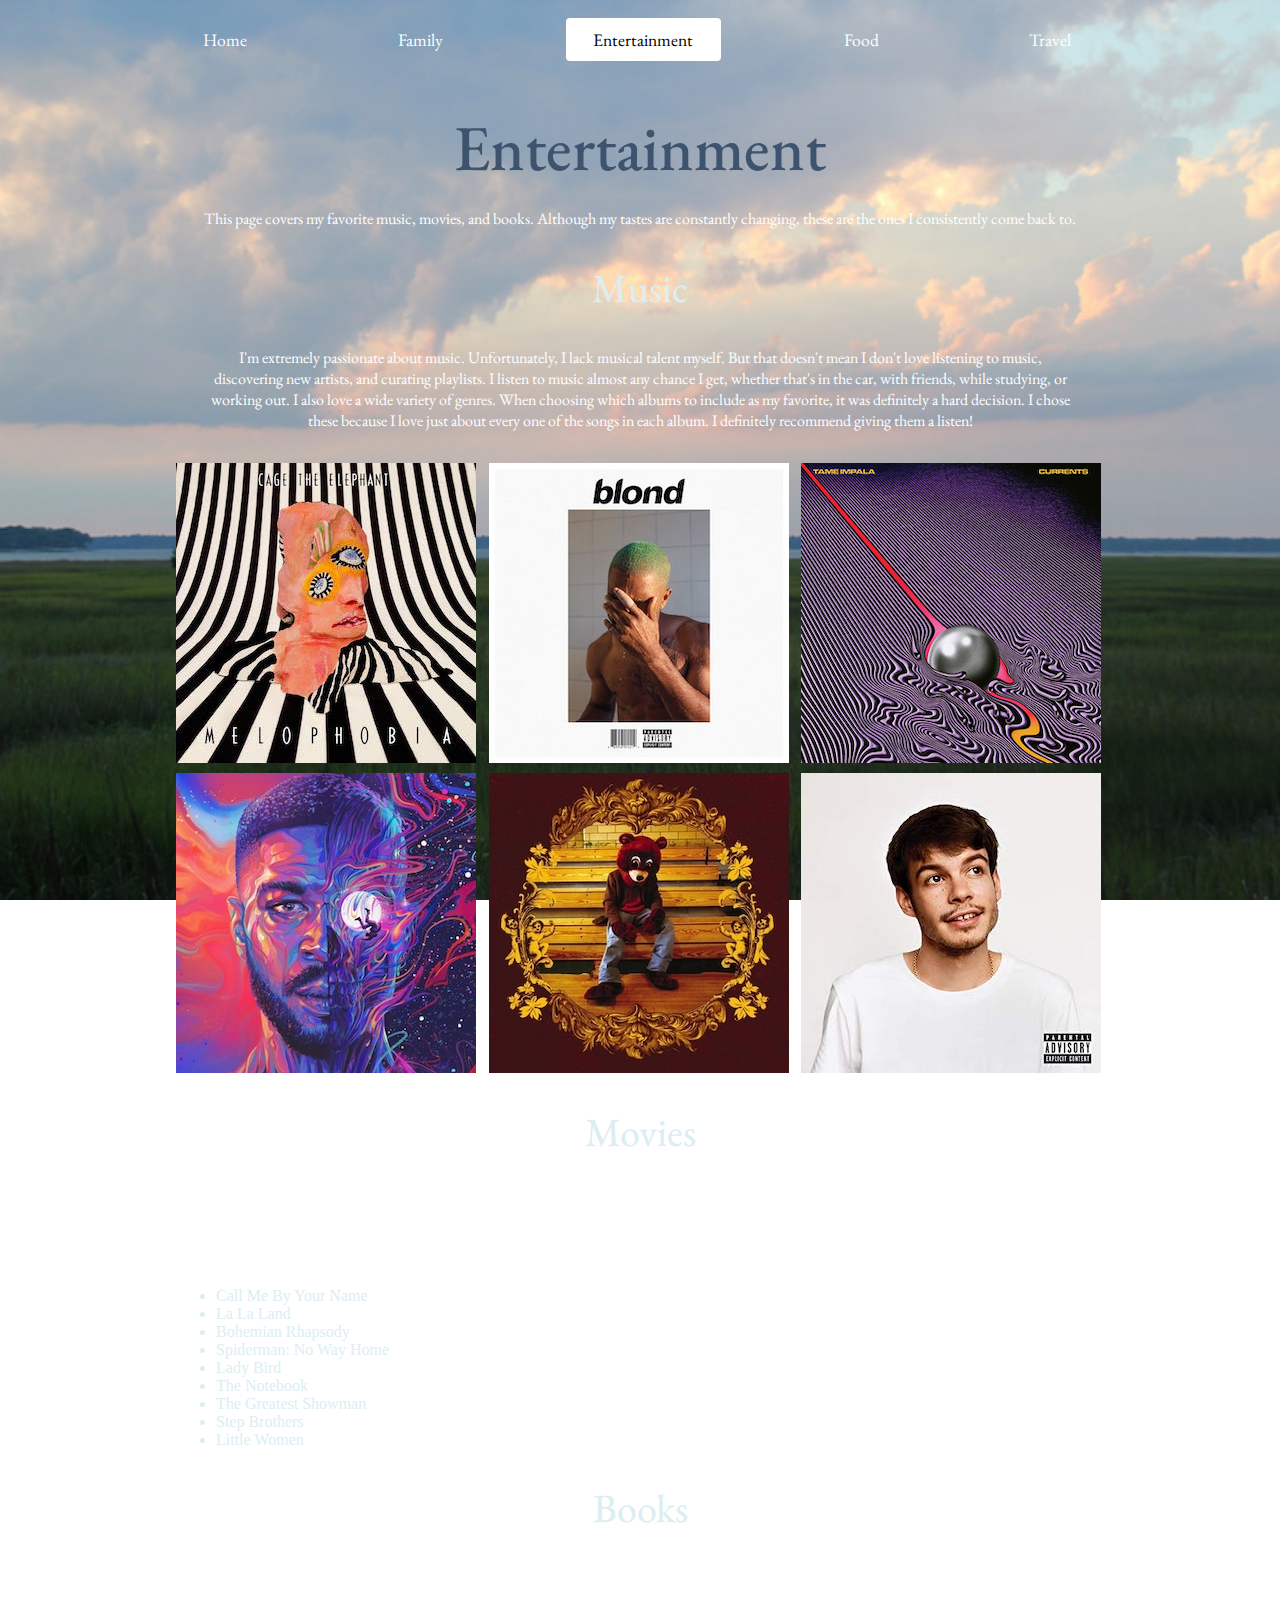
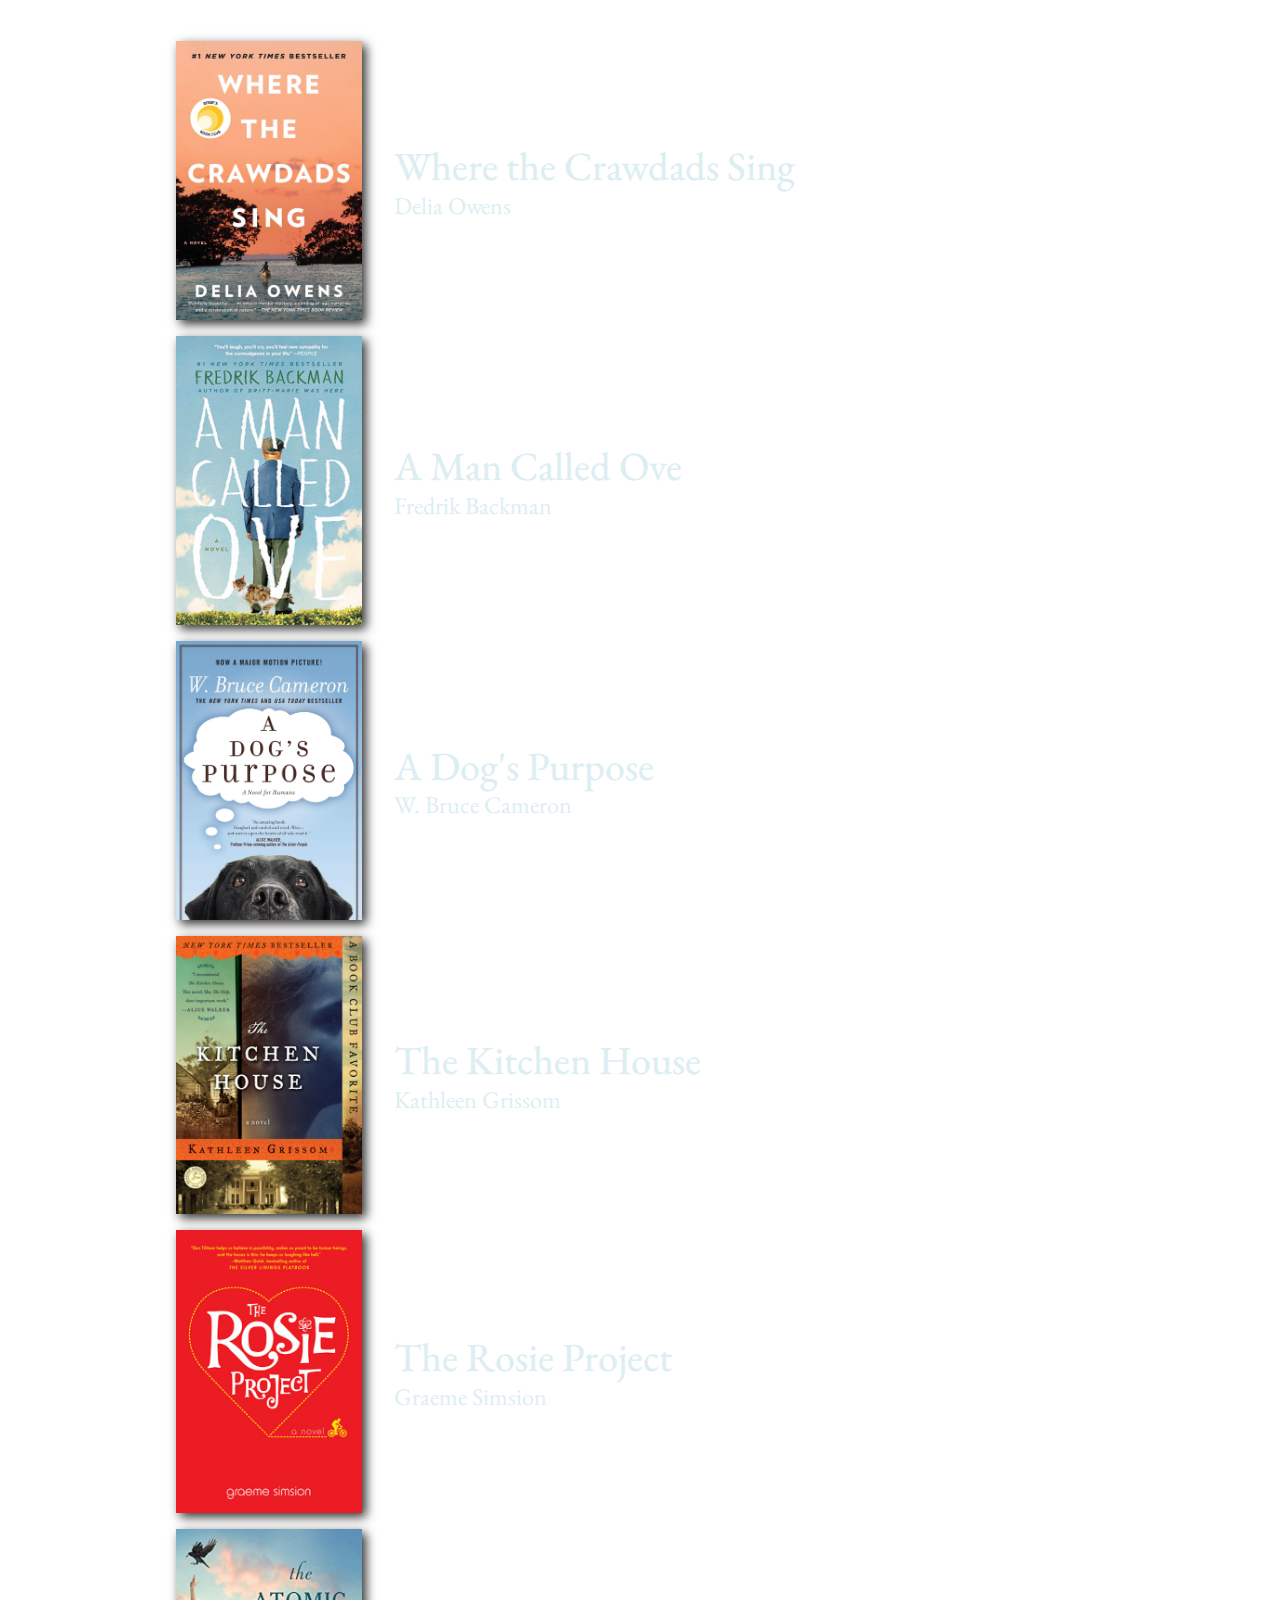
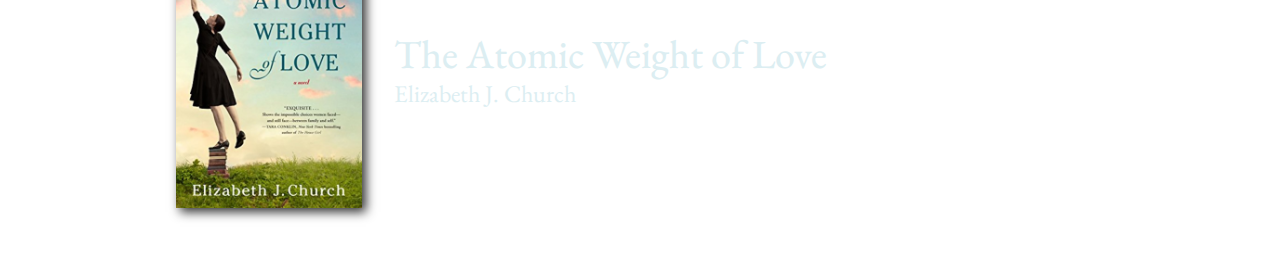
==== commit e0753fd2: "complete!" ====
--- a/entertainment.html
+++ b/entertainment.html
@@ -29,11 +29,11 @@
 
      <h1>Entertainment</h1>
 
-     <p class="entertainment-intro">This page covers my favorite music, movies, and books. Although my tastes are constantly changing, these are the ones I consistenly come back to.</p>
+     <p class="entertainment-intro">This page covers my favorite music, movies, and books. Although my tastes are constantly changing, these are the ones I consistently come back to.</p>
 
     <h2>Music</h2>
 
-    <p class="paragraph-intro">I'm extremely passionate about music. Unfortunately, I lack musical talent myself. But that doesn't mean I don't love listening to music, discovering new artists, and curating playlists. I listen to music almost any chance I get, whether that's in the car, with friends, while studying, or working out. I also love a wide variety of genres. When choosing which to albums to include as my favorite, it was definitely a hard decision. I chose these because I love just about every one of the songs in each album. I definitely recommend giving them a listen!</p>
+    <p class="paragraph-intro">I'm extremely passionate about music. Unfortunately, I lack musical talent myself. But that doesn't mean I don't love listening to music, discovering new artists, and curating playlists. I listen to music almost any chance I get, whether that's in the car, with friends, while studying, or working out. I also love a wide variety of genres. When choosing which albums to include as my favorite, it was definitely a hard decision. I chose these because I love just about every one of the songs in each album. I definitely recommend giving them a listen!</p>
 
     <div class="albumrow">
         <div class="albumcover">
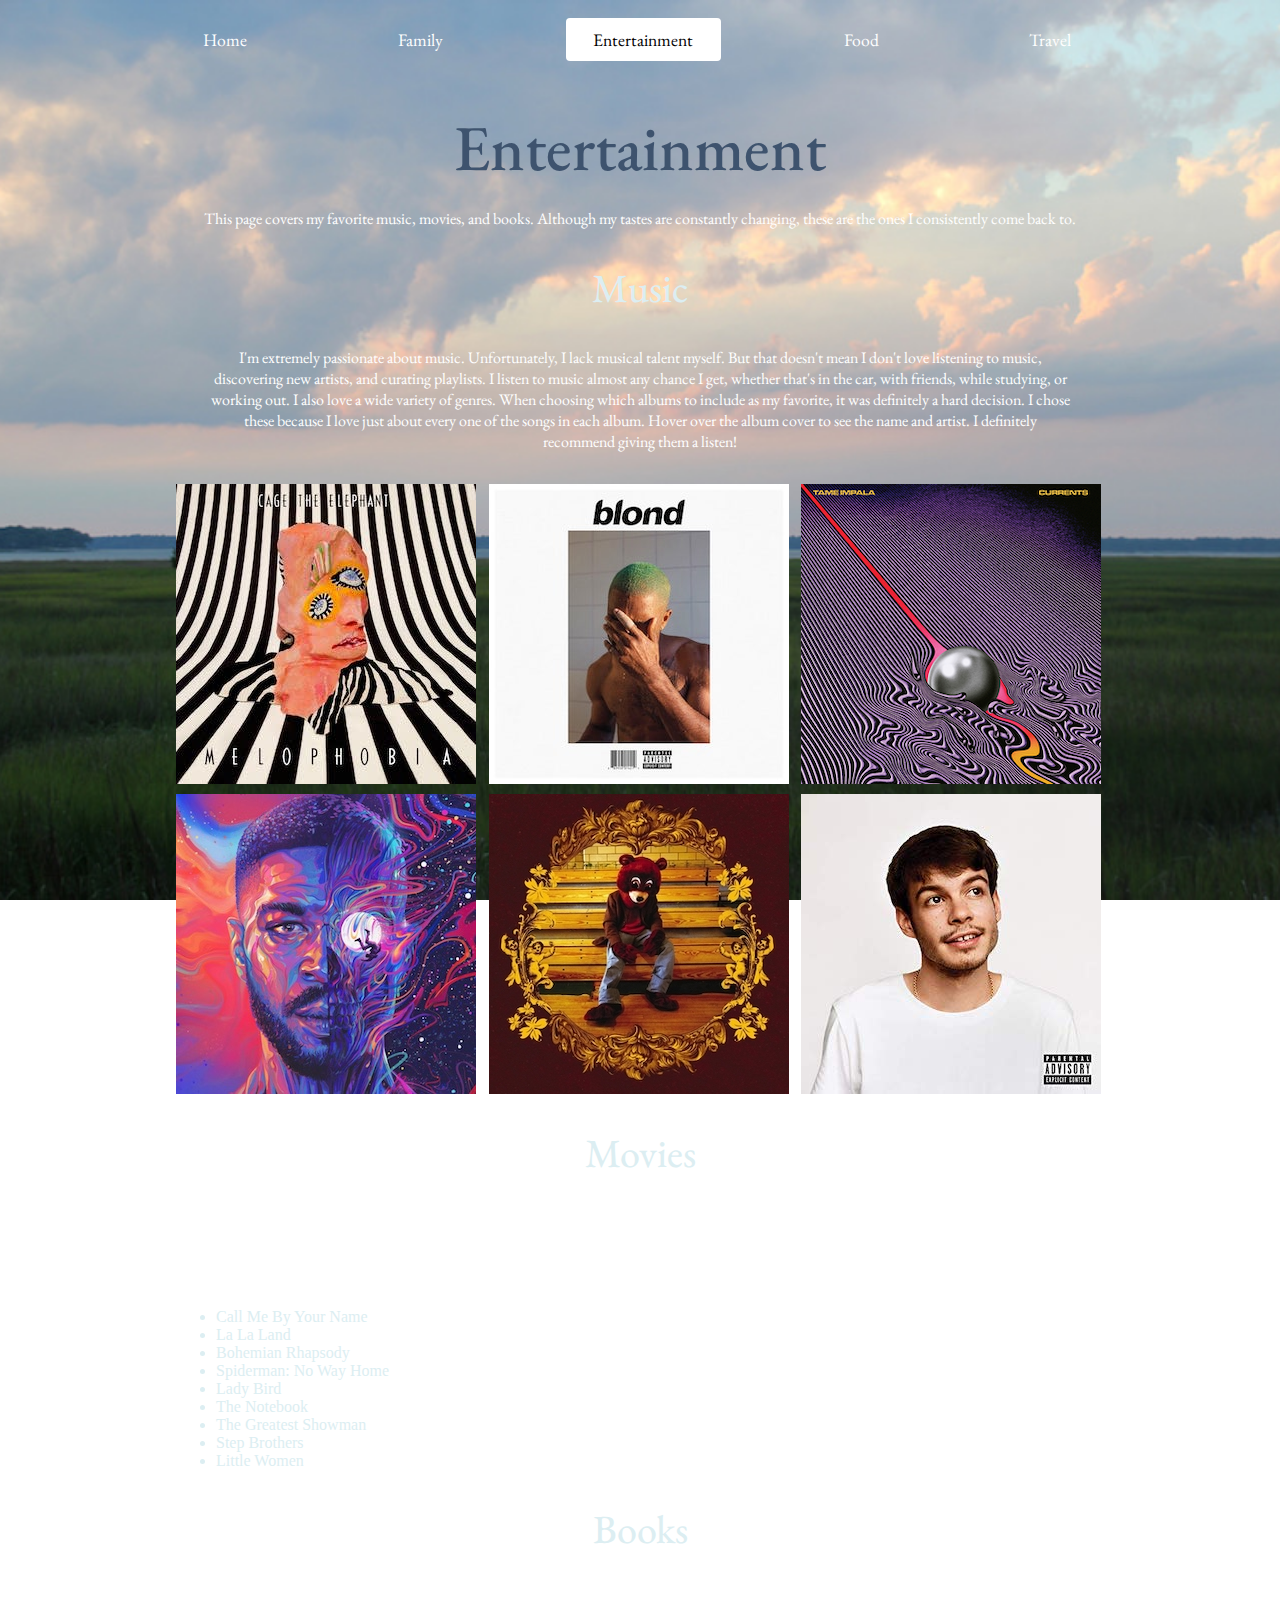
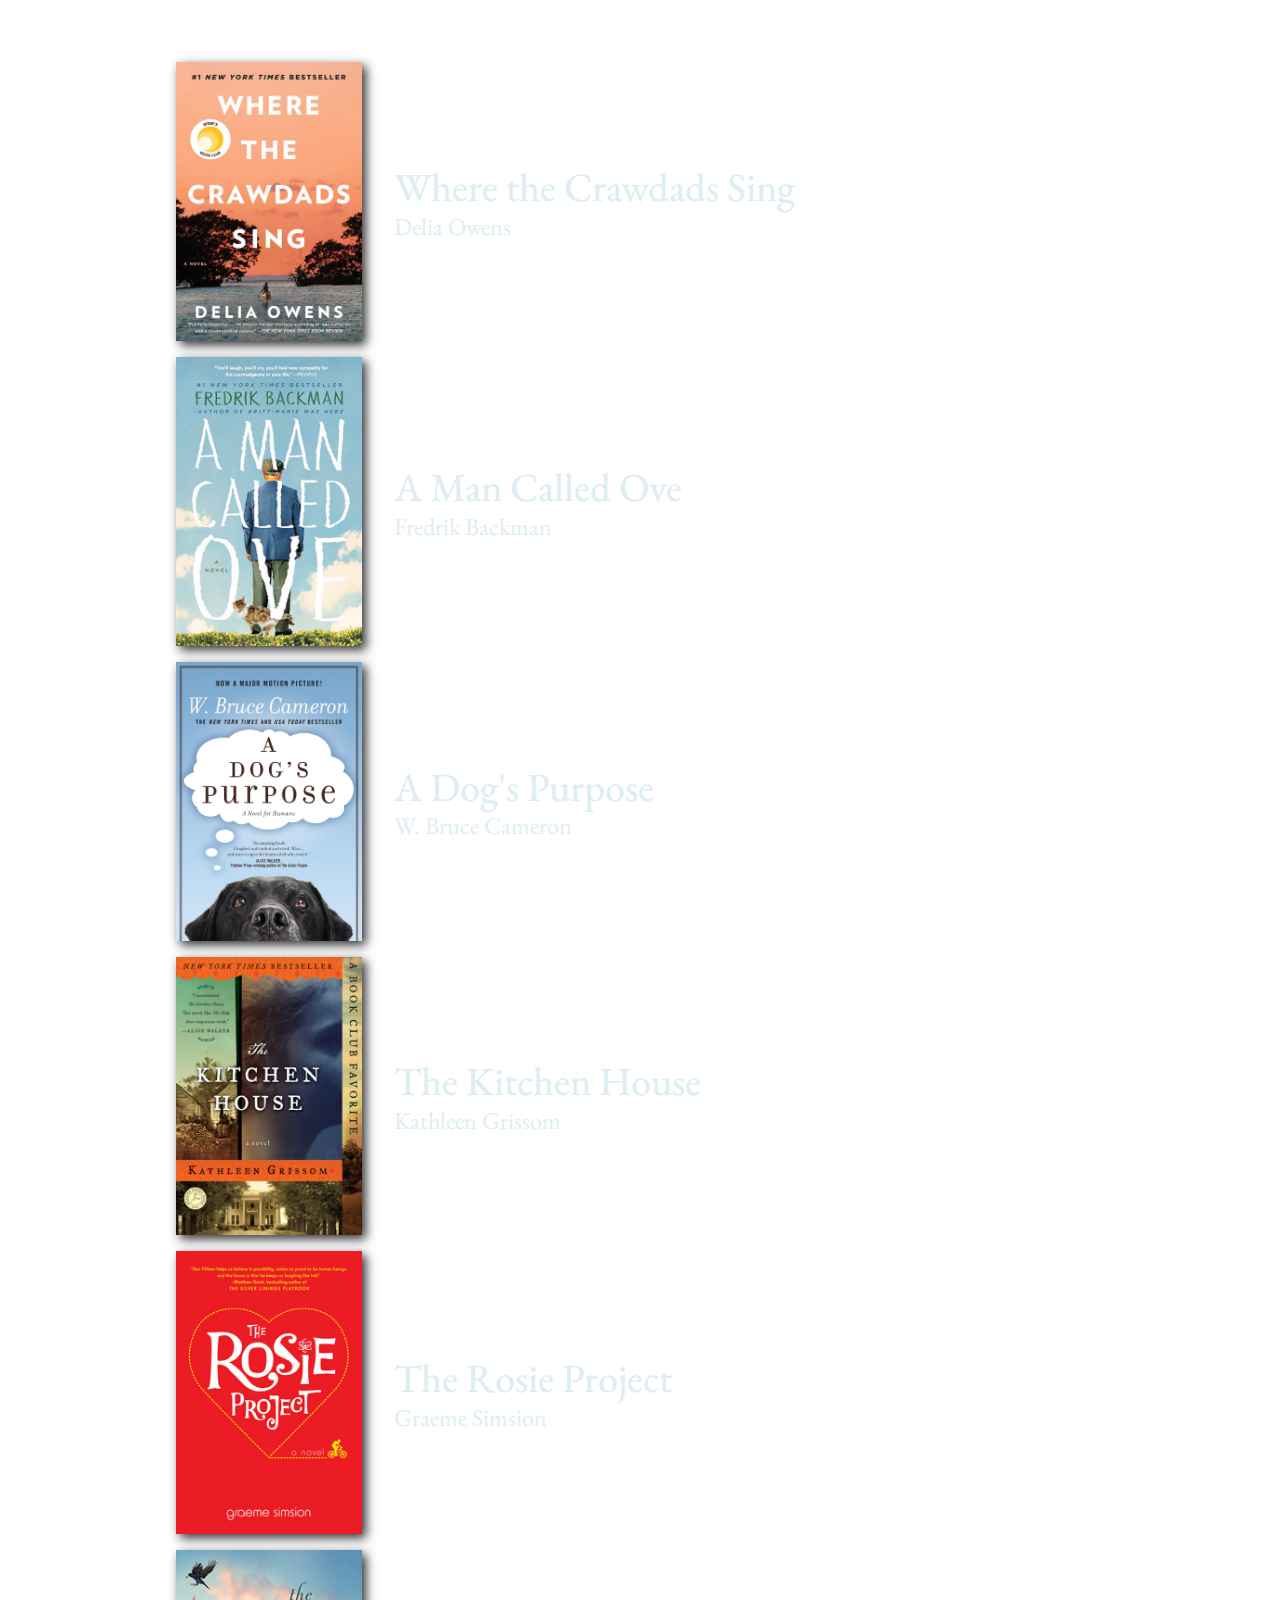
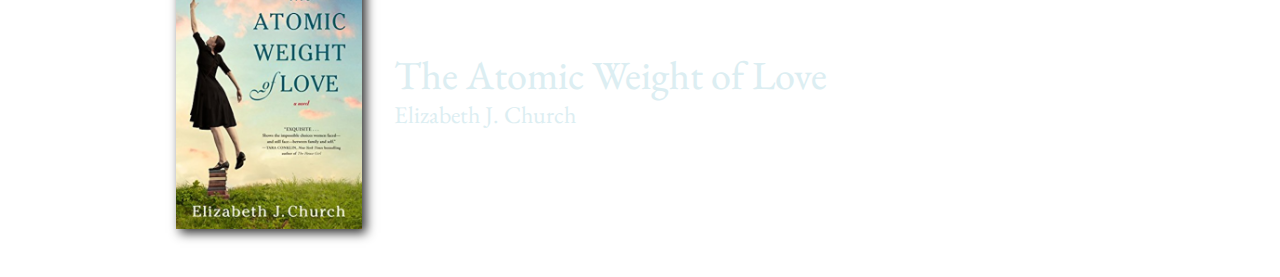
==== commit 7ffd907b: "added instructions to album cover hover" ====
--- a/entertainment.html
+++ b/entertainment.html
@@ -33,7 +33,7 @@
 
     <h2>Music</h2>
 
-    <p class="paragraph-intro">I'm extremely passionate about music. Unfortunately, I lack musical talent myself. But that doesn't mean I don't love listening to music, discovering new artists, and curating playlists. I listen to music almost any chance I get, whether that's in the car, with friends, while studying, or working out. I also love a wide variety of genres. When choosing which albums to include as my favorite, it was definitely a hard decision. I chose these because I love just about every one of the songs in each album. I definitely recommend giving them a listen!</p>
+    <p class="paragraph-intro">I'm extremely passionate about music. Unfortunately, I lack musical talent myself. But that doesn't mean I don't love listening to music, discovering new artists, and curating playlists. I listen to music almost any chance I get, whether that's in the car, with friends, while studying, or working out. I also love a wide variety of genres. When choosing which albums to include as my favorite, it was definitely a hard decision. I chose these because I love just about every one of the songs in each album. Hover over the album cover to see the name and artist. I definitely recommend giving them a listen!</p>
 
     <div class="albumrow">
         <div class="albumcover">
